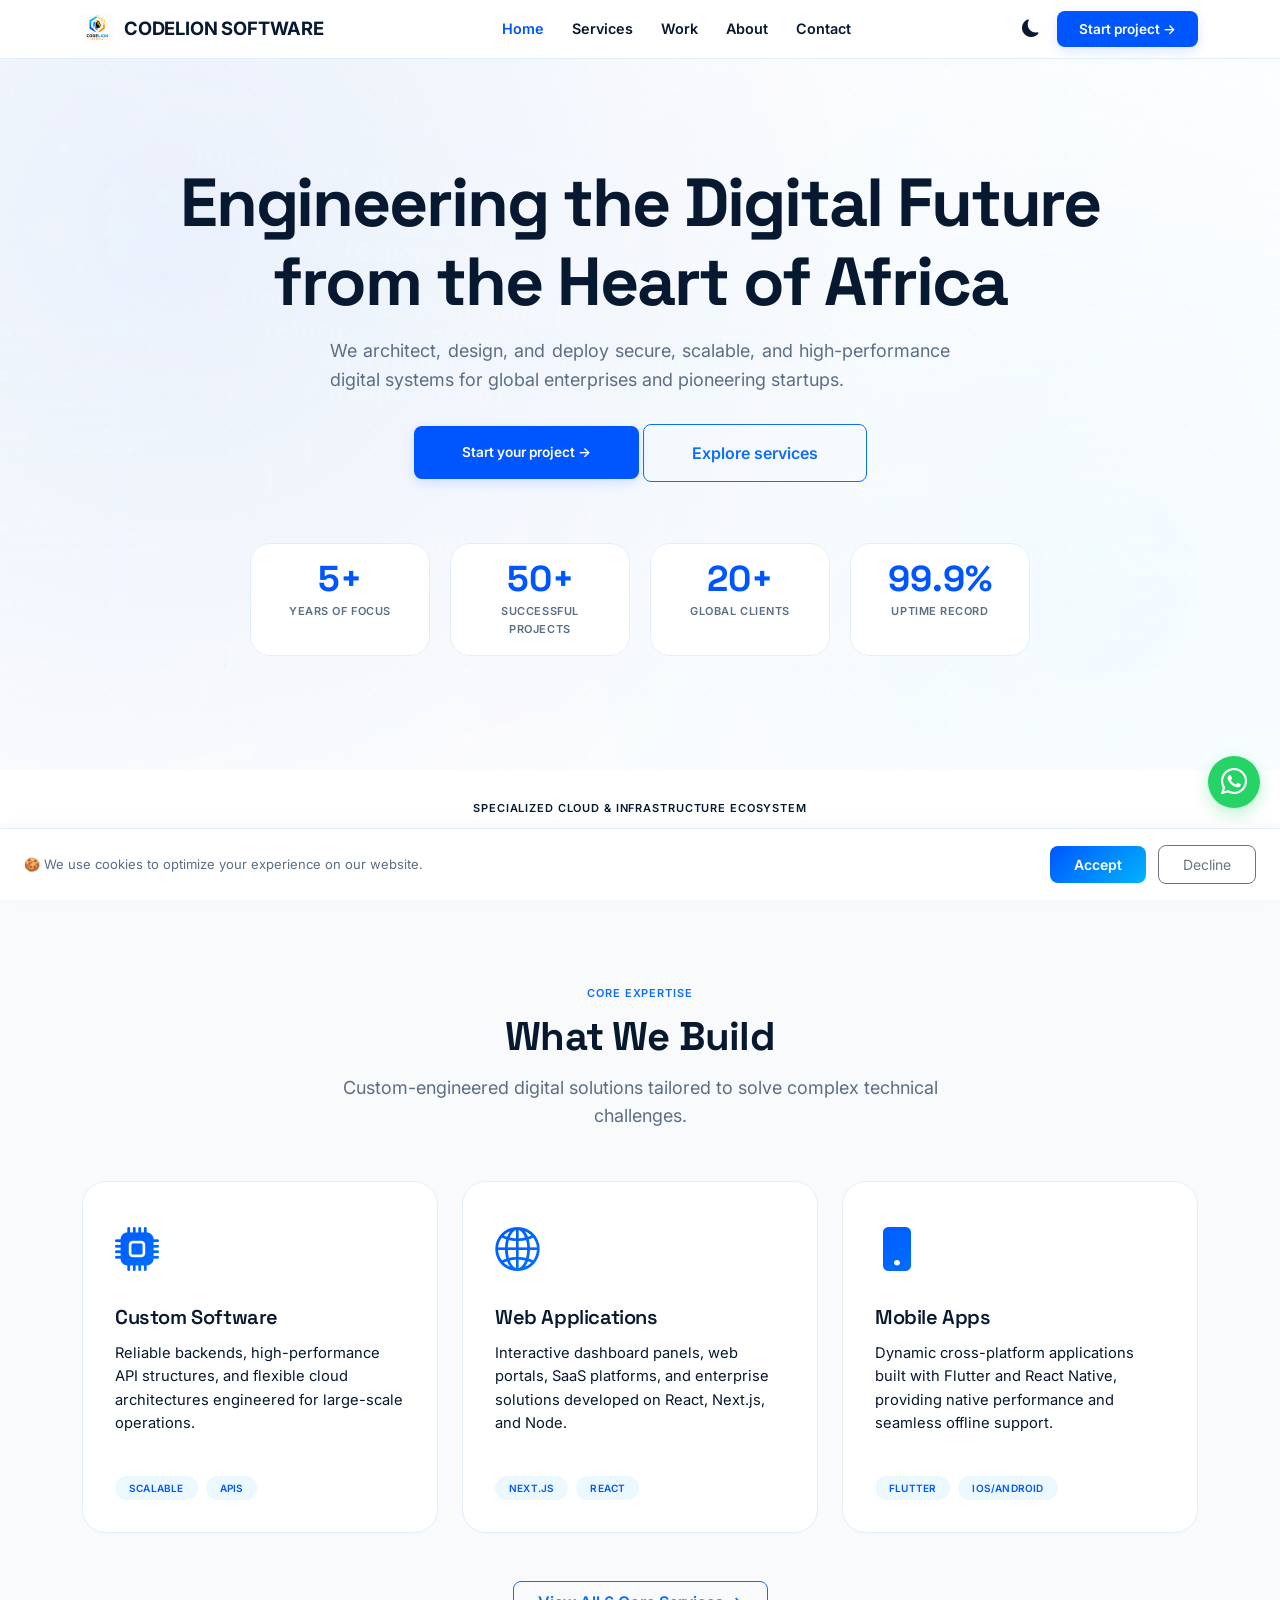
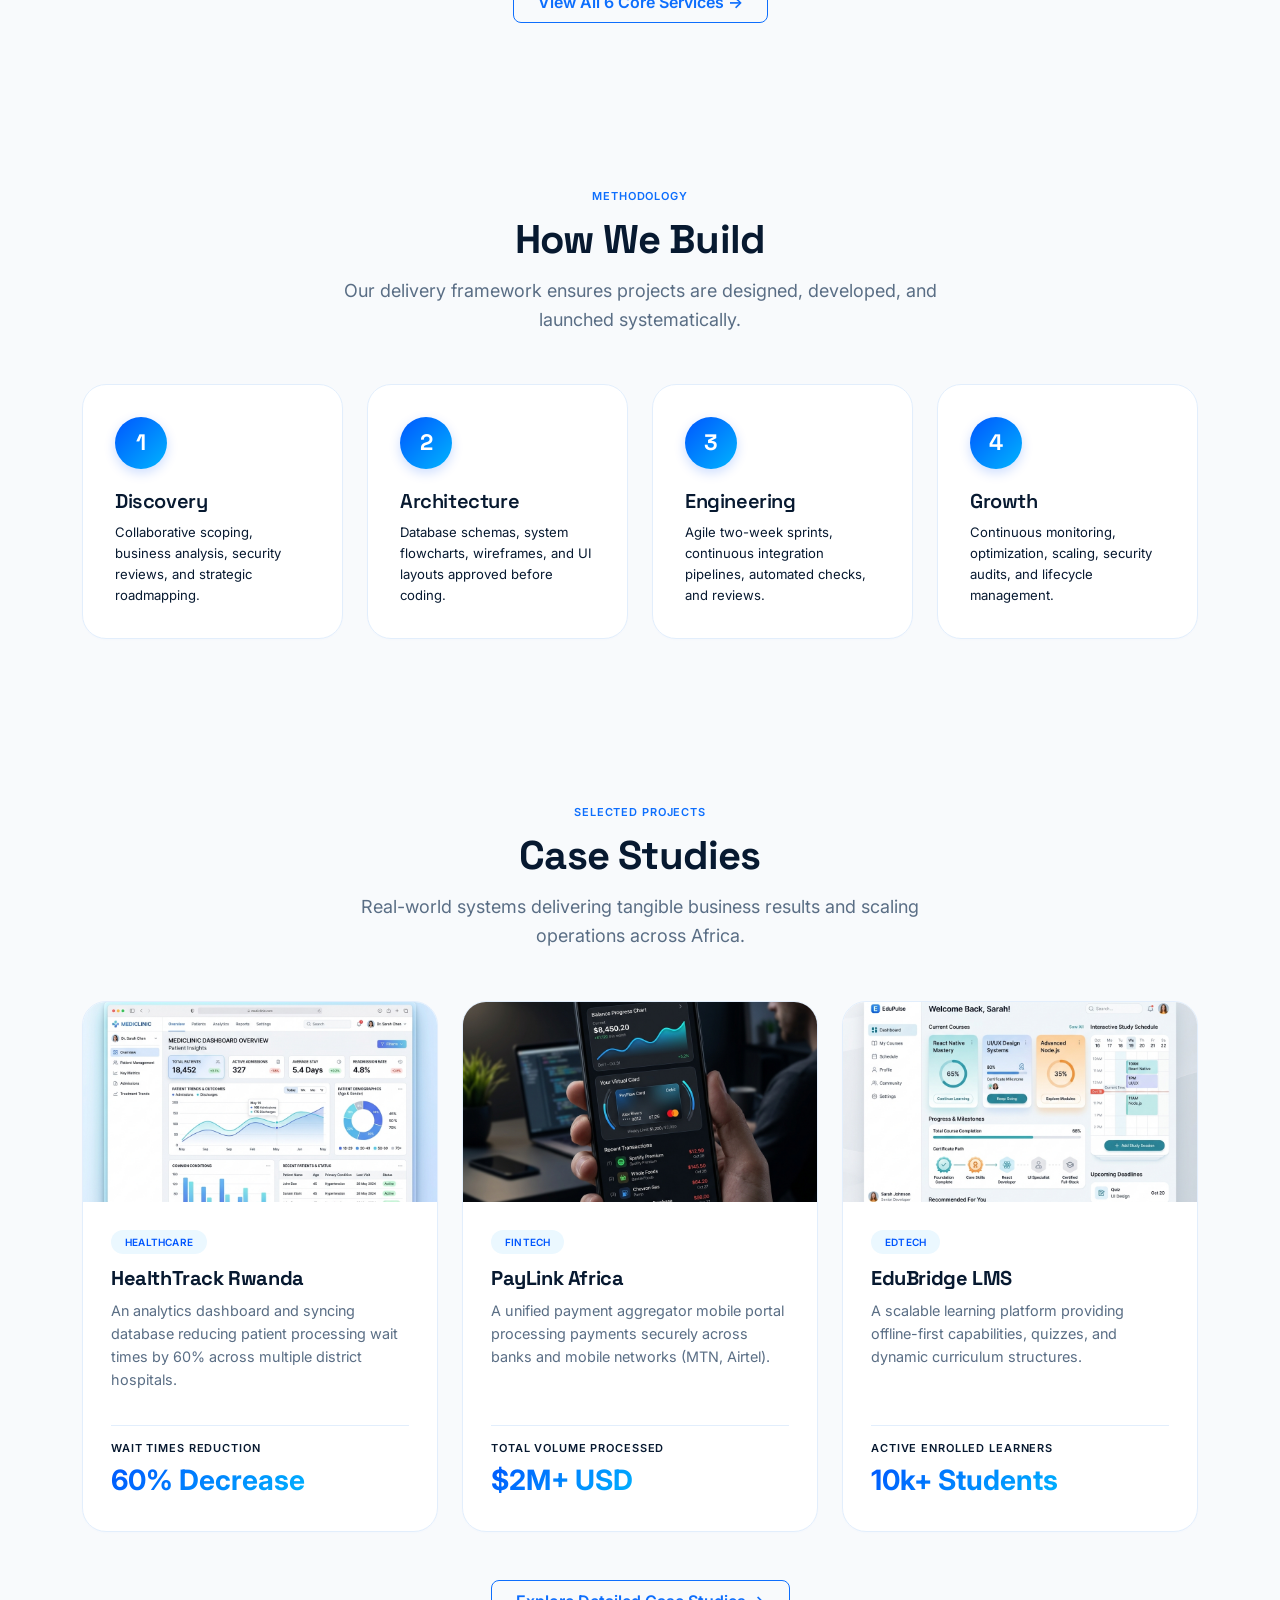
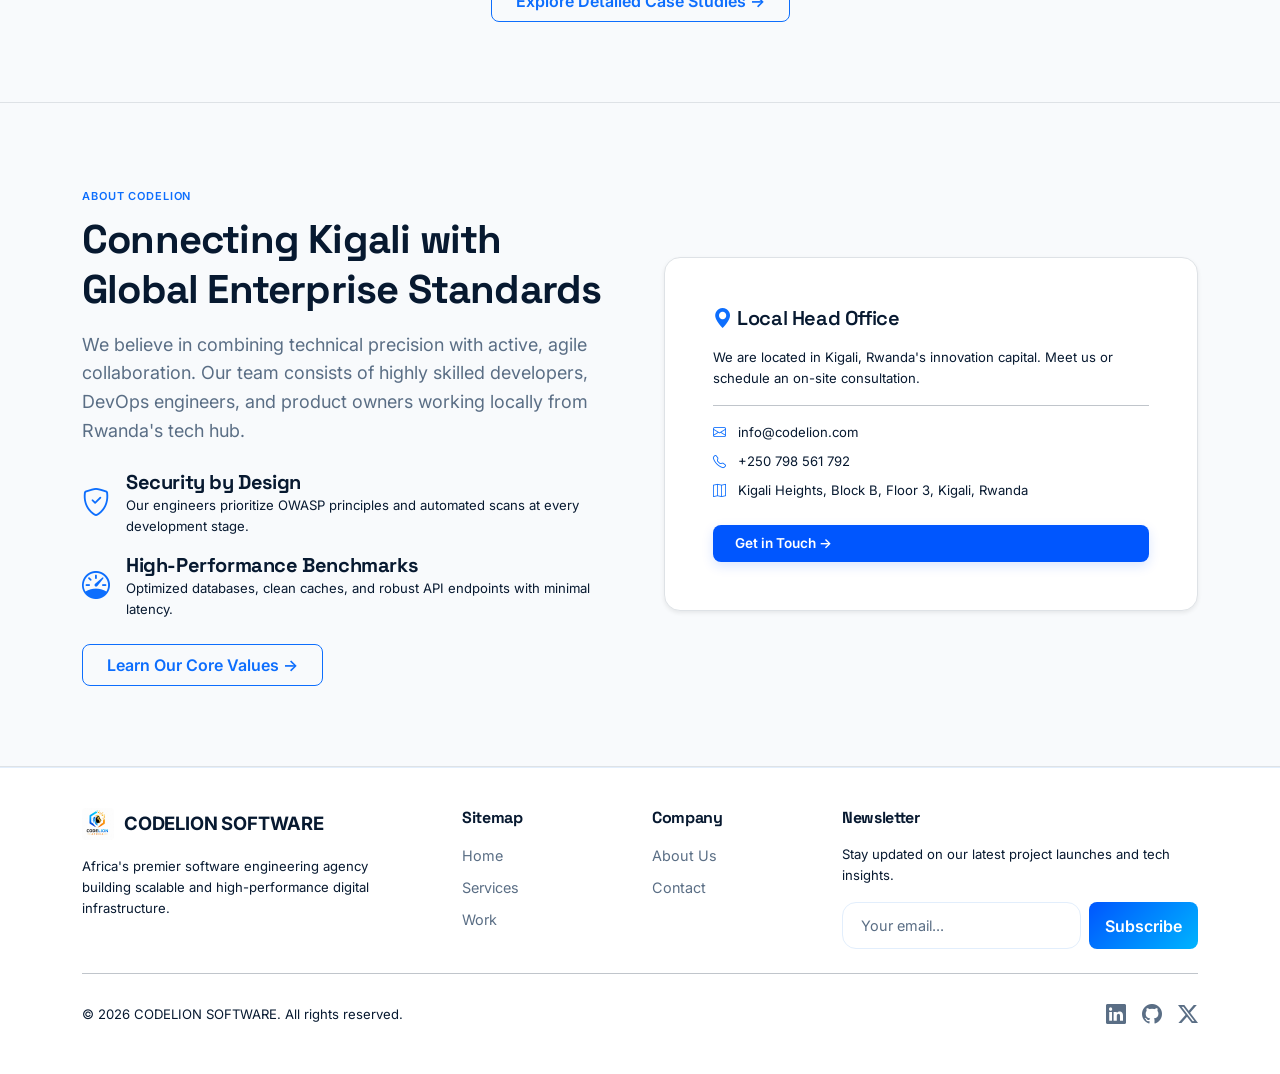
==== index.html @ 83a7b213 "second file" ====
<!DOCTYPE html>
<html lang="en">
<head>
  <meta charset="UTF-8">
  <meta name="viewport" content="width=device-width, initial-scale=1.0, user-scalable=yes, viewport-fit=cover">
  <meta http-equiv="X-UA-Compatible" content="IE=edge">
  <title>CODELION SOFTWARE | Premium Software Engineering Agency — Kigali, Rwanda</title>
  <meta name="description" content="CODELION SOFTWARE is Africa's premier software engineering agency. We build secure, scalable web apps, mobile apps, AI solutions, and enterprise systems.">
  <meta name="keywords" content="software agency Rwanda, web development Kigali, mobile app Africa, enterprise software">
  <meta name="author" content="CODELION SOFTWARE">
  <link rel="canonical" href="https://codelion.com">

  <!-- Favicon -->
  <link id="favicon" rel="icon" type="image/png" href="images/fave-icon.png">
  <link rel="apple-touch-icon" href="images/fave-icon.png">

  <!-- Open Graph -->
  <meta property="og:type" content="website">
  <meta property="og:title" content="CODELION SOFTWARE | Premium Software Engineering Agency">
  <meta property="og:description" content="Africa's premier software engineering agency. High-performance custom digital platforms.">
  <meta name="twitter:card" content="summary_large_image">
  
  <script type="application/ld+json">
  {
    "@context": "https://schema.org",
    "@type": ["Organization", "LocalBusiness"],
    "name": "CODELION SOFTWARE",
    "url": "https://codelion.com",
    "email": "info@codelion.com",
    "telephone": "+250798561792",
    "address": {"@type": "PostalAddress", "addressLocality": "Kigali", "addressCountry": "RW"}
  }
  </script>

  <!-- External Stylesheets -->
  <link href="https://cdn.jsdelivr.net/npm/bootstrap@5.3.3/dist/css/bootstrap.min.css" rel="stylesheet">
  <link href="https://cdn.jsdelivr.net/npm/bootstrap-icons@1.11.3/font/bootstrap-icons.css" rel="stylesheet">
  <link href="https://cdn.jsdelivr.net/npm/aos@2.3.4/dist/aos.css" rel="stylesheet">
  <link href="https://fonts.googleapis.com/css2?family=Space+Grotesk:wght@400;500;600;700;800&family=Inter:opsz,wght@14..32,300;14..32,400;14..32,500;14..32,600;14..32,700;14..32,800&display=swap" rel="stylesheet">
  
  <!-- Custom Stylesheet -->
  <link href="css/style.css" rel="stylesheet">
</head>
<body>

<!-- Preloader -->
<div id="preloader"><div class="preloader-spinner"></div></div>

<!-- WhatsApp Floating Button -->
<a href="https://wa.me/250798561792?text=Hello%20CODELION%20SOFTWARE%2C%20I'd%20like%20to%20discuss%20a%20project." target="_blank" class="whatsapp-btn" aria-label="Chat on WhatsApp"><i class="bi bi-whatsapp"></i></a>

<!-- Back to Top Button -->
<button id="backToTop" class="back-to-top" aria-label="Back to Top">
  <img src="images/fave-icon.png" alt="CODELION Logo" class="back-to-top-img">
  <i class="bi bi-arrow-up-short back-to-top-arrow"></i>
</button>

<!-- Cookie Consent Banner -->
<div id="cookieBanner" class="cookie-banner">
  <span>🍪 We use cookies to optimize your experience on our website.</span>
  <div>
    <button id="acceptCookies" class="btn btn-sm btn-primary-grad px-4 py-2 me-2">Accept</button>
    <button id="declineCookies" class="btn btn-sm btn-outline-secondary px-4 py-2" style="border-radius: 8px;">Decline</button>
  </div>
</div>

<!-- Header Navigation -->
<nav class="navbar navbar-expand-lg fixed-top">
  <div class="container">
    <a class="navbar-brand" href="index.html">
      <img src="images/logo_light.jpg" alt="CODELION Logo" class="logo-img" id="navbarLogo">
      <span class="brand-text">CODELION SOFTWARE</span>
    </a>
    <button class="navbar-toggler shadow-none" type="button" data-bs-toggle="collapse" data-bs-target="#navbarMain" aria-controls="navbarMain" aria-expanded="false" aria-label="Toggle navigation">
      <i class="bi bi-list" id="menuToggleIcon" style="font-size: 1.25rem; color: var(--text-dark) !important; transition: var(--transition-fast);"></i>
    </button>
    <div class="collapse navbar-collapse" id="navbarMain">
      <ul class="navbar-nav mx-auto mb-2 mb-lg-0">
        <li class="nav-item"><a class="nav-link active" href="index.html">Home</a></li>
        <li class="nav-item"><a class="nav-link" href="services.html">Services</a></li>
        <li class="nav-item"><a class="nav-link" href="work.html">Work</a></li>
        <li class="nav-item"><a class="nav-link" href="about.html">About</a></li>
        <li class="nav-item"><a class="nav-link" href="contact.html">Contact</a></li>
      </ul>
      <div class="d-flex align-items-center gap-2">
        <button id="themeToggle" class="btn-link nav-link" aria-label="Toggle Theme">
          <i class="bi bi-moon-fill" id="themeIcon"></i>
        </button>
        <a href="contact.html" class="btn btn-start-today">Start project →</a>
      </div>
    </div>
  </div>
</nav>

<!-- Mobile Navigation (Bottom Nav) -->
<div class="bottom-nav">
  <a href="index.html" class="bottom-nav-item active"><i class="bi bi-house-door-fill"></i><span>Home</span></a>
  <a href="services.html" class="bottom-nav-item"><i class="bi bi-grid-3x3-gap-fill"></i><span>Services</span></a>
  <a href="work.html" class="bottom-nav-item"><i class="bi bi-briefcase-fill"></i><span>Work</span></a>
  <a href="about.html" class="bottom-nav-item"><i class="bi bi-person-fill"></i><span>About</span></a>
  <a href="contact.html" class="bottom-nav-item"><i class="bi bi-envelope-fill"></i><span>Contact</span></a>
</div>

<main style="margin-top: 50px;">
  <!-- Hero Section -->
  <section class="hero-section">
    <div class="hero-bg-base"></div>
    <div class="hero-wave-1"></div>
    <div class="hero-wave-2"></div>
    <div class="hero-grid"></div>
    <div class="hero-code-overlay"></div>
    
    <div class="container text-center position-relative z-1">
      <!-- <div class="hero-badge mb-4 mx-auto" data-aos="fade-down">
        <i class="bi bi-lightning-charge-fill"></i> Africa's Premier Software Agency
      </div> -->
      
      <div class="hero-heading" data-aos="fade-up">
        <h1>
          Engineering the Digital Future<br>
          from the <span class="hero-heading-gradient">Heart of Africa</span>
        </h1>
      </div>
      
      <p class="lead-text mx-auto mt-3 text-justify" style="max-width: 620px; text-align: justify;" data-aos="fade-up" data-aos-delay="100">
        We architect, design, and deploy secure, scalable, and high-performance digital systems for global enterprises and pioneering startups.
      </p>
      
      <div class="hero-buttons" data-aos="fade-up" data-aos-delay="200">
        <a href="contact.html" class="btn btn-start-today px-5 py-3 my-3">Start your project →</a>
        <a href="services.html" class="btn btn-outline-primary px-5 py-3" style="border-radius: 8px; border-width: 1.5px; font-weight: 600;">Explore services</a>
      </div>
      
      <div class="hero-stats" data-aos="fade-up" data-aos-delay="300">
        <div class="stat-card"><div class="stat-number" data-target="5">0</div><div class="stat-label">Years of Focus</div></div>
        <div class="stat-card"><div class="stat-number" data-target="50">0</div><div class="stat-label">Successful Projects</div></div>
        <div class="stat-card"><div class="stat-number" data-target="20">0</div><div class="stat-label">Global Clients</div></div>
        <div class="stat-card"><div class="stat-number" data-target="99.9">0</div><div class="stat-label">Uptime Record</div></div>
      </div>
    </div>
  </section>

  <!-- Partner Logos / Trust Section -->
  <section class="tech-trust-section">
    <div class="container text-center">
      <span class="caption-sm text-darking_color  mb-3 d-block">Specialized Cloud & Infrastructure Ecosystem</span>
      <div class="d-flex gap-3 justify-content-center flex-wrap mt-2">
        <span class="tech-badge"><i class="bi bi-clouds-fill"></i> Amazon Web Services</span>
        <span class="tech-badge"><i class="bi bi-microsoft"></i> Microsoft Azure</span>
        <span class="tech-badge"><i class="bi bi-google"></i> Google Cloud</span>
        <span class="tech-badge"><i class="bi bi-box-seam-fill"></i> Docker Containerization</span>
        <span class="tech-badge"><i class="bi bi-boxes"></i> Kubernetes</span>
        <span class="tech-badge"><i class="bi bi-database-fill"></i> MongoDB Atlas</span>
      </div>
    </div>
  </section>

  <!-- Services Overview -->
  <section class="section-padding">
    <div class="container">
      <div class="section-header text-center" data-aos="fade-up">
        <span class="caption-sm text-primary">Core Expertise</span>
        <h2 class="fw-bold mt-2">What We Build</h2>
        <p class="lead-text">Custom-engineered digital solutions tailored to solve complex technical challenges.</p>
      </div>
      
      <div class="row g-4">
        <div class="col-lg-4 col-md-6" data-aos="fade-up">
          <div class="service-card">
            <i class="bi bi-cpu-fill service-icon"></i>
            <h4>Custom Software</h4>
            <p>Reliable backends, high-performance API structures, and flexible cloud architectures engineered for large-scale operations.</p>
            <div class="d-flex gap-2 mt-4"><span class="tag-sm">Scalable</span><span class="tag-sm">APIs</span></div>
          </div>
        </div>
        
        <div class="col-lg-4 col-md-6" data-aos="fade-up" data-aos-delay="100">
          <div class="service-card">
            <i class="bi bi-globe2 service-icon"></i>
            <h4>Web Applications</h4>
            <p>Interactive dashboard panels, web portals, SaaS platforms, and enterprise solutions developed on React, Next.js, and Node.</p>
            <div class="d-flex gap-2 mt-4"><span class="tag-sm">Next.js</span><span class="tag-sm">React</span></div>
          </div>
        </div>
        
        <div class="col-lg-4 col-md-6" data-aos="fade-up" data-aos-delay="200">
          <div class="service-card">
            <i class="bi bi-phone-fill service-icon"></i>
            <h4>Mobile Apps</h4>
            <p>Dynamic cross-platform applications built with Flutter and React Native, providing native performance and seamless offline support.</p>
            <div class="d-flex gap-2 mt-4"><span class="tag-sm">Flutter</span><span class="tag-sm">iOS/Android</span></div>
          </div>
        </div>
      </div>
      
      <div class="text-center mt-5" data-aos="fade-up">
        <a href="services.html" class="btn btn-outline-primary px-4 py-2" style="border-radius: 8px; font-weight:600;">View All 6 Core Services →</a>
      </div>
    </div>
  </section>

  <!-- Dynamic Process Section -->
  <section class="section-padding bg-soft">
    <div class="container">
      <div class="section-header text-center" data-aos="fade-up">
        <span class="caption-sm text-primary">Methodology</span>
        <h2 class="fw-bold mt-2">How We Build</h2>
        <p class="lead-text">Our delivery framework ensures projects are designed, developed, and launched systematically.</p>
      </div>
      
      <div class="row g-4">
        <div class="col-lg-3 col-md-6" data-aos="fade-up">
          <div class="process-card">
            <div class="circle-number">1</div>
            <h4 class="fs-5">Discovery</h4>
            <p class=" text-darking_color small mb-0">Collaborative scoping, business analysis, security reviews, and strategic roadmapping.</p>
          </div>
        </div>
        
        <div class="col-lg-3 col-md-6" data-aos="fade-up" data-aos-delay="100">
          <div class="process-card">
            <div class="circle-number">2</div>
            <h4 class="fs-5">Architecture</h4>
            <p class="text-darking_color small mb-0">Database schemas, system flowcharts, wireframes, and UI layouts approved before coding.</p>
          </div>
        </div>
        
        <div class="col-lg-3 col-md-6" data-aos="fade-up" data-aos-delay="200">
          <div class="process-card">
            <div class="circle-number">3</div>
            <h4 class="fs-5">Engineering</h4>
            <p class="text-darking_color small mb-0">Agile two-week sprints, continuous integration pipelines, automated checks, and reviews.</p>
          </div>
        </div>
        
        <div class="col-lg-3 col-md-6" data-aos="fade-up" data-aos-delay="300">
          <div class="process-card">
            <div class="circle-number">4</div>
            <h4 class="fs-5">Growth</h4>
            <p class="text-darking_color small mb-0">Continuous monitoring, optimization, scaling, security audits, and lifecycle management.</p>
          </div>
        </div>
      </div>
    </div>
  </section>

  <!-- Work Showcase -->
  <section class="section-padding">
    <div class="container">
      <div class="section-header text-center" data-aos="fade-up">
        <span class="caption-sm text-primary">Selected Projects</span>
        <h2 class="fw-bold mt-2">Case Studies</h2>
        <p class="lead-text">Real-world systems delivering tangible business results and scaling operations across Africa.</p>
      </div>
      
      <div class="row g-4">
        <!-- Project 1 -->
        <div class="col-lg-4 col-md-6" data-aos="fade-up">
          <div class="case-card">
            <div class="case-img-container">
              <img src="images/image_03.png" alt="HealthTrack Rwanda UI" class="case-img">
            </div>
            <div class="case-card-body">
              <span class="tag-sm align-self-start">Healthcare</span>
              <h4 class="fw-bold">HealthTrack Rwanda</h4>
              <p>An analytics dashboard and syncing database reducing patient processing wait times by 60% across multiple district hospitals.</p>
              <div class="case-metric">
                <span class="small text-darking_color  d-block uppercase caption-sm">Wait Times Reduction</span>
                <span class="gradient-text fw-bold fs-3">60% Decrease</span>
              </div>
            </div>
          </div>
        </div>
        
        <!-- Project 2 -->
        <div class="col-lg-4 col-md-6" data-aos="fade-up" data-aos-delay="100">
          <div class="case-card">
            <div class="case-img-container">
              <img src="images/image_02.png" alt="PayLink Africa UI" class="case-img">
            </div>
            <div class="case-card-body">
              <span class="tag-sm align-self-start">Fintech</span>
              <h4 class="fw-bold">PayLink Africa</h4>
              <p>A unified payment aggregator mobile portal processing payments securely across banks and mobile networks (MTN, Airtel).</p>
              <div class="case-metric">
                <span class="small text-darking_color  d-block uppercase caption-sm">Total Volume Processed</span>
                <span class="gradient-text fw-bold fs-3">$2M+ USD</span>
              </div>
            </div>
          </div>
        </div>
        
        <!-- Project 3 -->
        <div class="col-lg-4 col-md-6" data-aos="fade-up" data-aos-delay="200">
          <div class="case-card">
            <div class="case-img-container">
              <img src="images/image_01.png" alt="EduBridge LMS UI" class="case-img">
            </div>
            <div class="case-card-body">
              <span class="tag-sm align-self-start">EdTech</span>
              <h4 class="fw-bold">EduBridge LMS</h4>
              <p>A scalable learning platform providing offline-first capabilities, quizzes, and dynamic curriculum structures.</p>
              <div class="case-metric">
                <span class="small text-darking_color  d-block uppercase caption-sm">Active Enrolled Learners</span>
                <span class="gradient-text fw-bold fs-3">10k+ Students</span>
              </div>
            </div>
          </div>
        </div>
      </div>
      
      <div class="text-center mt-5" data-aos="fade-up">
        <a href="work.html" class="btn btn-outline-primary px-4 py-2" style="border-radius: 8px; font-weight:600;">Explore Detailed Case Studies →</a>
      </div>
    </div>
  </section>

  <!-- Core Values & Quick Intro -->
  <section class="section-padding bg-soft border-top border-bottom">
    <div class="container">
      <div class="row align-items-center g-5">
        <div class="col-lg-6" data-aos="fade-right">
          <span class="caption-sm text-primary">About CODELION</span>
          <h2 class="fw-bold mt-2">Connecting Kigali with Global Enterprise Standards</h2>
          <p class="lead-text mt-3">We believe in combining technical precision with active, agile collaboration. Our team consists of highly skilled developers, DevOps engineers, and product owners working locally from Rwanda's tech hub.</p>
          <div class="mt-4">
            <div class="d-flex align-items-center gap-3 mb-3">
              <i class="bi bi-shield-check text-primary fs-3"></i>
              <div>
                <h5 class="mb-0">Security by Design</h5>
                <p class="small text-darking_color  mb-0">Our engineers prioritize OWASP principles and automated scans at every development stage.</p>
              </div>
            </div>
            <div class="d-flex align-items-center gap-3">
              <i class="bi bi-speedometer text-primary fs-3"></i>
              <div>
                <h5 class="mb-0">High-Performance Benchmarks</h5>
                <p class="small text-darking_color  mb-0">Optimized databases, clean caches, and robust API endpoints with minimal latency.</p>
              </div>
            </div>
          </div>
          <a href="about.html" class="btn btn-outline-primary mt-4 px-4 py-2" style="border-radius: 8px; font-weight: 600;">Learn Our Core Values →</a>
        </div>
        <div class="col-lg-6" data-aos="fade-left">
          <div class="bg-white p-4 p-md-5 rounded-4 border shadow-sm">
            <h4 class="mb-3"><i class="bi bi-geo-alt-fill text-primary"></i> Local Head Office</h4>
            <p class="text-darking_color  small">We are located in Kigali, Rwanda's innovation capital. Meet us or schedule an on-site consultation.</p>
            <hr class="my-3">
            <p class="small mb-2"><i class="bi bi-envelope text-primary me-2"></i> info@codelion.com</p>
            <p class="small mb-2"><i class="bi bi-telephone text-primary me-2"></i> +250 798 561 792</p>
            <p class="small mb-3"><i class="bi bi-map text-primary me-2"></i> Kigali Heights, Block B, Floor 3, Kigali, Rwanda</p>
            <a href="contact.html" class="btn btn-start-today w-100 py-2 mt-2">Get in Touch →</a>
          </div>
        </div>
      </div>
    </div>
  </section>
</main>

<!-- Footer Section -->
<footer>
  <div class="container pb-4">
    <div class="row g-4">
      <div class="col-lg-4">
        <div class="footer-brand-container">
          <img src="images/logo_light.jpg" alt="CODELION Footer Logo" class="logo-img footer-logo-img" id="footerLogo" style="height: 32px; width: auto;">
          <span class="brand-text">CODELION SOFTWARE</span>
        </div>
        <p class="text-darking_color  small mt-3" style="max-width: 300px;">Africa's premier software engineering agency building scalable and high-performance digital infrastructure.</p>
      </div>
      <div class="col-6 col-lg-2">
        <h6 class="fw-bold mb-3">Sitemap</h6>
        <ul class="list-unstyled">
          <li class="mb-2"><a href="index.html" class="footer-link">Home</a></li>
          <li class="mb-2"><a href="services.html" class="footer-link">Services</a></li>
          <li class="mb-2"><a href="work.html" class="footer-link">Work</a></li>
        </ul>
      </div>
      <div class="col-6 col-lg-2">
        <h6 class="fw-bold mb-3">Company</h6>
        <ul class="list-unstyled">
          <li class="mb-2"><a href="about.html" class="footer-link">About Us</a></li>
          <li class="mb-2"><a href="contact.html" class="footer-link">Contact</a></li>
        </ul>
      </div>
      <div class="col-lg-4">
        <h6 class="fw-bold mb-3">Newsletter</h6>
        <p class="text-darking_color  small">Stay updated on our latest project launches and tech insights.</p>
        <form class="d-flex gap-2">
          <input class="form-control" type="email" placeholder="Your email..." aria-label="Your email">
          <button class="btn btn-primary-grad px-3" type="submit">Subscribe</button>
        </form>
      </div>
    </div>
    <hr class="my-4">
    <div class="row align-items-center">
      <div class="col-md-6 text-center text-md-start">
        <p class="text-darking_color  small mb-0">© 2026 CODELION SOFTWARE. All rights reserved.</p>
      </div>
      <div class="col-md-6 text-center text-md-end mt-2 mt-md-0">
        <div class="d-flex gap-3 justify-content-center justify-content-md-end">
          <a href="#" class="footer-link" aria-label="LinkedIn"><i class="bi bi-linkedin fs-5"></i></a>
          <a href="#" class="footer-link" aria-label="GitHub"><i class="bi bi-github fs-5"></i></a>
          <a href="#" class="footer-link" aria-label="Twitter"><i class="bi bi-twitter-x fs-5"></i></a>
        </div>
      </div>
    </div>
  </div>
</footer>

<!-- External JavaScript Libraries -->
<script src="https://cdn.jsdelivr.net/npm/bootstrap@5.3.3/dist/js/bootstrap.bundle.min.js"></script>
<script src="https://cdn.jsdelivr.net/npm/aos@2.3.4/dist/aos.js"></script>
<script src="js/main.js"></script>
</body>
</html>
---- css/style.css ----
/* ==========================================================================
   CODELION SOFTWARE - Premium Styling System with Dark/Light Support
   ========================================================================== */

:root {
  /* Brand Colors from Logo */
  --brand-blue: #0056FE;
  --brand-cyan: #00B4FE;
  --brand-orange: #FF8A00;
  
  /* Core Variables (Light Mode Default) */
  --primary: var(--brand-blue);
  --primary-dark: #003FB3;
  --primary-light: var(--brand-cyan);
  --primary-rgb: 0, 86, 254;
  --accent: var(--brand-cyan);
  --accent-light: #EBF8FF;
  
  --gradient: linear-gradient(135deg, var(--brand-blue) 0%, var(--brand-cyan) 100%);
  --gradient-dark: linear-gradient(135deg, #002D80 0%, var(--brand-blue) 100%);
  
  --bg-white: #FFFFFF;
  --bg-offwhite: #F8FAFC;
  --bg-dark: #070F1E;
  --text-dark: #071930;
  --text-muted: #5A6E85;
  --border-light: #E2EEFC;
  
  /* Shadows */
  --shadow-xs: 0 1px 2px rgba(0, 86, 254, 0.02);
  --shadow-sm: 0 4px 12px rgba(0, 86, 254, 0.04);
  --shadow-md: 0 12px 24px -4px rgba(0, 86, 254, 0.08);
  --shadow-lg: 0 24px 48px -12px rgba(0, 86, 254, 0.12);
  --shadow-hover: 0 20px 35px -8px rgba(0, 86, 254, 0.18);
  
  /* Transitions */
  --transition: all 0.35s cubic-bezier(0.16, 1, 0.3, 1);
  --transition-fast: all 0.2s cubic-bezier(0.16, 1, 0.3, 1);
}

/* Dark Mode Variables Override */
body.dark-mode {
  --primary: var(--brand-cyan);
  --primary-dark: #0087C1;
  --primary-light: var(--brand-blue);
  --primary-rgb: 0, 180, 254;
  --accent: var(--brand-blue);
  --accent-light: #0A1E3F;
  
  --bg-white: #0A111F;
  --bg-offwhite: #050A14;
  --text-dark: #F1F5F9;
  --text-muted: #94A3B8;
  --border-light: #16223F;
  
  --shadow-xs: 0 1px 2px rgba(0, 0, 0, 0.2);
  --shadow-sm: 0 4px 12px rgba(0, 0, 0, 0.3);
  --shadow-md: 0 12px 24px -4px rgba(0, 0, 0, 0.4);
  --shadow-lg: 0 24px 48px -12px rgba(0, 0, 0, 0.5);
  --shadow-hover: 0 20px 35px -8px rgba(0, 0, 0, 0.6);
}

/* Global Reset & Base */
* {
  margin: 0;
  padding: 0;
  box-sizing: border-box;
}

body {
  background: var(--bg-offwhite);
  font-family: 'Inter', sans-serif;
  color: var(--text-dark);
  overflow-x: hidden;
  padding-bottom: 84px; /* Space for premium bottom nav */
  font-size: 15px;
  line-height: 1.6;
  -webkit-font-smoothing: antialiased;
  transition: background-color 0.3s ease, color 0.3s ease;
}

@media (min-width: 992px) {
  body {
    padding-bottom: 0;
  }
}

/* Typography */
h1, h2, h3, h4, h5, h6 {
  font-family: 'Space Grotesk', sans-serif;
  letter-spacing: -0.02em;
  font-weight: 700;
  line-height: 1.25;
}

h1 {
  font-size: clamp(38px, 6.5vw, 68px);
  letter-spacing: -0.03em;
  line-height: 1.15;
}

h2 {
  font-size: clamp(28px, 4vw, 40px);
  margin-bottom: 0.75rem;
}

h3 {
  font-size: clamp(20px, 3vw, 26px);
}

h4 {
  font-size: clamp(17px, 2.2vw, 20px);
  font-weight: 600;
}

.lead-text {
  font-size: clamp(16px, 2vw, 18px);
  line-height: 1.6;
  color: var(--text-muted);
}

.caption-sm {
  font-size: 11px;
  letter-spacing: 0.08em;
  text-transform: uppercase;
  font-weight: 600;
}

/* Custom Scrollbar */
::-webkit-scrollbar {
  width: 6px;
}
::-webkit-scrollbar-track {
  background: var(--bg-offwhite);
}
::-webkit-scrollbar-thumb {
  background: var(--primary);
  border-radius: 10px;
}
::-webkit-scrollbar-thumb:hover {
  background: var(--primary-dark);
}

/* Text Gradient Utilities */
.gradient-text {
  background: var(--gradient);
  background-clip: text;
  -webkit-background-clip: text;
  color: transparent !important;
  display: inline-block;
}

/* Preloader */
#preloader {
  position: fixed;
  top: 0;
  left: 0;
  width: 100%;
  height: 100%;
  background: var(--bg-white);
  z-index: 9999;
  display: flex;
  align-items: center;
  justify-content: center;
  transition: opacity 0.4s ease;
}

.preloader-spinner {
  width: 42px;
  height: 42px;
  border: 3px solid rgba(0, 86, 254, 0.08);
  border-top: 3px solid var(--primary);
  border-radius: 50%;
  animation: spin 0.6s linear infinite;
}

@keyframes spin {
  to { transform: rotate(360deg); }
}

/* ========== HEADER & NAVIGATION ========== */
.navbar {
  background: rgba(255, 255, 255, 0.9);
  backdrop-filter: blur(12px);
  -webkit-backdrop-filter: blur(12px);
  transition: var(--transition);
  padding: 8px 0; /* Compact normal padding */
  border-bottom: 1px solid var(--border-light);
  z-index: 1000;
}

body.dark-mode .navbar {
  background: rgba(10, 17, 31, 0.9);
}

.navbar-scrolled {
  box-shadow: var(--shadow-sm);
  background: rgba(255, 255, 255, 1);
  padding: 6px 0; /* Even more compact scroll padding */
}

body.dark-mode .navbar-scrolled {
  background: rgba(10, 17, 31, 1);
}

.navbar-brand {
  display: flex;
  align-items: center;
  gap: 10px;
}

.logo-img {
  height: 32px; /* Normal height matching the user screenshot layout */
  width: auto;
  border-radius: 4px;
}

.brand-text {
  font-weight: 700;
  font-size: 1.15rem;
  color: var(--text-dark);
  letter-spacing: -0.01em;
}

.brand-text span {
  font-weight: 400;
  color: var(--text-muted);
}

.nav-link {
  color: var(--text-dark) !important;
  font-weight: 600;
  font-size: 0.9rem;
  padding: 6px 14px !important;
  transition: var(--transition-fast);
}

.nav-link:hover, .nav-link.active {
  color: var(--primary) !important;
}

/* Theme Toggle Button styling */
#themeToggle {
  border: none;
  background: transparent;
  cursor: pointer;
  font-size: 1.1rem;
  color: var(--text-dark);
  display: inline-flex;
  align-items: center;
  justify-content: center;
  padding: 8px !important;
  border-radius: 50%;
  transition: var(--transition-fast);
  width: 36px;
  height: 36px;
}

#themeToggle:hover {
  background: rgba(0, 86, 254, 0.08);
  color: var(--primary);
}

body.dark-mode #themeToggle:hover {
  background: rgba(255, 255, 255, 0.08);
}

/* Mobile Toggler */
.navbar-toggler {
  border: none;
  padding: 4px;
  display: inline-flex;
  align-items: center;
  justify-content: center;
  border-radius: 50%;
  width: 34px;
  height: 34px;
  transition: var(--transition-fast);
}

.navbar-toggler:hover {
  background: rgba(0, 86, 254, 0.08);
}

body.dark-mode .navbar-toggler:hover {
  background: rgba(255, 255, 255, 0.08);
}

.navbar-toggler:focus {
  box-shadow: none;
}

/* ========== HERO SECTION (INDEX) ========== */
.hero-section {
  min-height: 80vh;
  display: flex;
  align-items: center;
  position: relative;
  overflow: hidden;
  isolation: isolate;
  padding: 60px 0;
}

.hero-bg-base {
  position: absolute;
  top: 0;
  left: 0;
  width: 100%;
  height: 100%;
  background: radial-gradient(circle at 10% 20%, var(--bg-offwhite) 0%, var(--bg-white) 90%);
  z-index: -2;
}

.hero-wave-1, .hero-wave-2 {
  position: absolute;
  width: 120%;
  height: 120%;
  top: -10%;
  left: -10%;
  background: radial-gradient(circle at 20% 30%, rgba(0, 86, 254, 0.05) 0%, transparent 50%);
  animation: floatWave 25s ease-in-out infinite;
  z-index: -1;
}

body.dark-mode .hero-wave-1 {
  background: radial-gradient(circle at 20% 30%, rgba(0, 180, 254, 0.08) 0%, transparent 50%);
}

.hero-wave-2 {
  background: radial-gradient(circle at 80% 70%, rgba(0, 180, 254, 0.04) 0%, transparent 50%);
  animation: floatWave 30s ease-in-out infinite reverse;
  animation-delay: -7s;
}

@keyframes floatWave {
  0% { transform: translate(0, 0) rotate(0deg); }
  50% { transform: translate(3%, 4%) rotate(3deg); }
  100% { transform: translate(0, 0) rotate(0deg); }
}

.hero-grid {
  position: absolute;
  inset: 0;
  background-image: radial-gradient(rgba(0, 86, 254, 0.02) 1px, transparent 1px);
  background-size: 30px 30px;
  z-index: -1;
}

body.dark-mode .hero-grid {
  background-image: radial-gradient(rgba(255, 255, 255, 0.015) 1px, transparent 1px);
}

.hero-code-overlay {
  position: absolute;
  inset: 0;
  background-image: url('../images/hero-code-bg.png');
  background-size: cover;
  background-repeat: no-repeat;
  background-position: center;
  z-index: -1;
  opacity: 0.12;
  mix-blend-mode: overlay;
  animation: slowPan 35s ease-in-out infinite;
  pointer-events: none;
  transition: opacity 0.3s ease;
}

body.dark-mode .hero-code-overlay {
  opacity: 0.22;
  mix-blend-mode: color-dodge;
}

@keyframes slowPan {
  0% { transform: scale(1) translate(0, 0); }
  50% { transform: scale(1.08) translate(-1%, -1%); }
  100% { transform: scale(1) translate(0, 0); }
}

.hero-badge {
  background: rgba(0, 86, 254, 0.08);
  border: 1px solid rgba(0, 86, 254, 0.12);
  border-radius: 100px;
  padding: 6px 16px;
  display: inline-flex;
  align-items: center;
  gap: 6px;
  font-weight: 600;
  font-size: 0.72rem;
  color: var(--primary);
  text-transform: uppercase;
  letter-spacing: 0.03em;
}

body.dark-mode .hero-badge {
  background: rgba(0, 180, 254, 0.12);
  border-color: rgba(0, 180, 254, 0.2);
}

.btn-start-today {
  background: var(--primary);
  color: white !important;
  font-weight: 600;
  border-radius: 8px;
  padding: 8px 22px;
  font-size: 0.85rem;
  border: none;
  transition: var(--transition);
  display: inline-flex;
  align-items: center;
  gap: 6px;
  box-shadow: 0 4px 12px rgba(0, 86, 254, 0.15);
}

.btn-start-today:hover {
  background: var(--primary-dark);
  transform: translateY(-2px);
  box-shadow: 0 6px 18px rgba(0, 86, 254, 0.25);
}

.hero-stats {
  display: flex;
  flex-wrap: wrap;
  justify-content: center;
  gap: 20px;
  margin-top: 48px;
}

.stat-card {
  background: var(--bg-white);
  border-radius: 20px;
  padding: 16px 28px;
  text-align: center;
  border: 1px solid var(--border-light);
  transition: var(--transition);
  min-width: 130px;
  flex: 1 1 calc(25% - 20px);
  max-width: 180px;
}

.stat-card:hover {
  transform: translateY(-4px);
  border-color: var(--primary);
  box-shadow: var(--shadow-md);
}

.stat-number {
  font-size: 36px;
  font-weight: 700;
  color: var(--primary);
  line-height: 1.1;
  font-family: 'Space Grotesk', sans-serif;
}

.stat-label {
  font-size: 11px;
  font-weight: 600;
  color: var(--text-muted);
  text-transform: uppercase;
  letter-spacing: 0.05em;
  margin-top: 4px;
}

/* ========== HERO SECTION (SUBPAGES) ========== */
.subpage-hero {
  background: var(--gradient-dark);
  color: #FFFFFF;
  padding: 60px 0;
  position: relative;
  overflow: hidden;
}

.subpage-hero::before {
  content: '';
  position: absolute;
  inset: 0;
  background-image: radial-gradient(rgba(255,255,255,0.03) 1px, transparent 1px);
  background-size: 24px 24px;
}

.subpage-hero-title {
  font-weight: 800;
  font-size: clamp(32px, 5vw, 54px);
  letter-spacing: -0.02em;
}

/* ========== MAIN LAYOUT SECTIONS ========== */
.section-padding {
  padding: 80px 0;
}

@media (max-width: 768px) {
  .section-padding {
    padding: 50px 0;
  }
}

.bg-soft {
  background-color: var(--bg-offwhite);
}

.section-header {
  max-width: 650px;
  margin: 0 auto 50px auto;
}

/* ========== CARDS SYSTEM ========== */
.service-card, .industry-card, .case-card, .pricing-card, .process-card, .team-card {
  background: var(--bg-white);
  border: 1px solid var(--border-light);
  border-radius: 24px;
  transition: var(--transition);
  height: 100%;
  box-shadow: var(--shadow-xs);
  display: flex;
  flex-direction: column;
}

/* Service Card Detail */
.service-card {
  padding: 32px;
  position: relative;
  overflow: hidden;
}

.service-card::after {
  content: '';
  position: absolute;
  bottom: 0;
  left: 0;
  width: 100%;
  height: 4px;
  background: var(--gradient);
  transform: scaleX(0);
  transform-origin: left;
  transition: var(--transition);
}

.service-card:hover {
  transform: translateY(-6px);
  border-color: rgba(0, 86, 254, 0.2);
  box-shadow: var(--shadow-lg);
}

.service-card:hover::after {
  transform: scaleX(1);
}

.service-icon {
  font-size: 44px;
  background: var(--gradient);
  background-clip: text;
  -webkit-background-clip: text;
  color: transparent;
  margin-bottom: 20px;
  display: inline-block;
}

.service-card h4 {
  margin-bottom: 12px;
}

.service-card p {
  color: var(--text-dark);
  /* color: red; */
  font-size: 0.92rem;
  flex-grow: 1;
}
.text-darking_color {
  color: var(--text-dark);
}
input::placeholder {
  color: var(--text-muted) !important;
}
.tag-sm {
  background: var(--accent-light);
  color: var(--primary);
  border-radius: 30px;
  padding: 4px 14px;
  font-size: 10px;
  font-weight: 600;
  letter-spacing: 0.02em;
  text-transform: uppercase;
}

/* Industry Card */
.industry-card {
  text-align: center;
  padding: 32px 20px;
  cursor: pointer;
  border-radius: 20px;
}

.industry-card i {
  font-size: 36px;
  color: var(--primary-light);
  transition: var(--transition);
  margin-bottom: 12px;
  display: inline-block;
}

.industry-card:hover {
  border-color: var(--primary-light);
  transform: translateY(-4px);
  box-shadow: var(--shadow-md);
}

.industry-card:hover i {
  color: var(--primary);
  transform: scale(1.1);
}

.industry-card .industry-title {
  font-weight: 600;
  font-size: 0.95rem;
  color: var(--text-dark);
}

/* Process Card */
.process-card {
  padding: 32px;
  border-radius: 24px;
}

.circle-number {
  width: 52px;
  height: 52px;
  background: var(--gradient);
  border-radius: 50%;
  display: flex;
  align-items: center;
  justify-content: center;
  font-family: 'Space Grotesk', sans-serif;
  font-weight: 800;
  font-size: 1.4rem;
  color: white;
  margin-bottom: 20px;
  box-shadow: 0 4px 12px rgba(0, 86, 254, 0.2);
}

/* Case Card (Portfolio) */
.case-card {
  overflow: hidden;
  border-radius: 24px;
}

.case-img-container {
  height: 200px;
  position: relative;
  overflow: hidden;
  background: var(--bg-offwhite);
}

.case-img {
  width: 100%;
  height: 100%;
  object-fit: cover;
  transition: var(--transition);
}

.case-card:hover .case-img {
  transform: scale(1.05);
}

.case-card-body {
  padding: 28px;
  display: flex;
  flex-direction: column;
  flex-grow: 1;
}

.case-card-body h4 {
  margin-top: 12px;
  margin-bottom: 8px;
}

.case-card-body p {
  color: var(--text-muted);
  font-size: 0.9rem;
  flex-grow: 1;
}

.case-metric {
  margin-top: 18px;
  padding-top: 14px;
  border-top: 1px solid var(--border-light);
}

/* Pricing Card */
.pricing-card {
  padding: 40px 32px;
  border-radius: 28px;
  position: relative;
}

.pricing-card.featured {
  border: 2px solid var(--primary);
  box-shadow: var(--shadow-lg);
}

.pricing-badge {
  position: absolute;
  top: -15px;
  left: 50%;
  transform: translateX(-50%);
  background: var(--primary);
  color: white;
  border-radius: 30px;
  padding: 4px 16px;
  font-size: 11px;
  font-weight: 600;
  text-transform: uppercase;
}

.pricing-card ul {
  padding: 0;
  margin: 24px 0;
  list-style: none;
}

.pricing-card ul li {
  margin-bottom: 12px;
  font-size: 0.9rem;
  color: var(--text-dark);
  display: flex;
  align-items: center;
  gap: 10px;
}

.pricing-card ul li i {
  color: var(--primary);
  font-size: 1.1rem;
}

/* Team Card */
.team-card {
  overflow: hidden;
  border-radius: 24px;
  text-align: center;
}

.team-img-container {
  height: 240px;
  background: var(--bg-offwhite);
  position: relative;
  display: flex;
  align-items: flex-end;
  justify-content: center;
  overflow: hidden;
}

.team-img-container i.bi-person-fill {
  font-size: 160px;
  color: #B2C9E4;
  margin-bottom: -15px;
}

body.dark-mode .team-img-container i.bi-person-fill {
  color: #2D3748;
}

.team-body {
  padding: 24px;
}

.team-body h4 {
  margin-bottom: 4px;
  font-size: 1.15rem;
}

.team-body .team-role {
  color: var(--primary);
  font-weight: 600;
  font-size: 0.82rem;
  text-transform: uppercase;
  letter-spacing: 0.04em;
  margin-bottom: 12px;
}

.team-socials {
  display: flex;
  justify-content: center;
  gap: 12px;
}

.team-socials a {
  color: var(--text-muted);
  transition: var(--transition-fast);
}

.team-socials a:hover {
  color: var(--primary);
}

/* ========== INTERACTIVE FAQ ACCORDION ========== */
.accordion-item {
  border: 1px solid var(--border-light) !important;
  border-radius: 18px !important;
  margin-bottom: 16px;
  overflow: hidden;
  box-shadow: var(--shadow-xs);
  transition: var(--transition);
  background: var(--bg-white);
}

.accordion-item:hover {
  border-color: rgba(0, 86, 254, 0.15) !important;
  box-shadow: var(--shadow-sm);
}

.accordion-header {
  margin: 0;
}

.accordion-button {
  font-family: 'Space Grotesk', sans-serif;
  font-weight: 600;
  color: var(--text-dark) !important;
  background: var(--bg-white) !important;
  padding: 20px 24px !important;
  font-size: 1.05rem;
  border: none;
}

.accordion-button:focus {
  box-shadow: none !important;
}

.accordion-button:not(.collapsed) {
  border-bottom: 1px solid var(--border-light);
  box-shadow: none !important;
}

.accordion-body {
  padding: 20px 24px !important;
  background: var(--bg-white);
  color: var(--text-muted);
  font-size: 0.92rem;
  line-height: 1.6;
}

/* ========== FORM STYLING ========== */
.form-control, .form-select {
  background: var(--bg-white);
  border: 1.5px solid var(--border-light);
  border-radius: 14px;
  padding: 12px 18px;
  font-size: 0.9rem;
  color: var(--text-dark);
  transition: var(--transition);
}

.form-control:focus, .form-select:focus {
  border-color: var(--primary);
  box-shadow: 0 0 0 3px rgba(0, 86, 254, 0.08);
}

body.dark-mode .form-control, body.dark-mode .form-select {
  background: #111A2E;
  color: #FFFFFF;
}

.form-label {
  font-size: 0.85rem;
  font-weight: 600;
  color: var(--text-dark);
  margin-bottom: 6px;
}

/* Project Builder Form specific */
.project-builder-card {
  background: var(--bg-white);
  border-radius: 28px;
  border: 1px solid var(--border-light);
  box-shadow: var(--shadow-md);
  padding: 40px;
}

@media (max-width: 576px) {
  .project-builder-card {
    padding: 24px;
  }
}

/* ========== DYNAMIC WORKFLOW PROCESS TIMELINE ========== */
.workflow-timeline {
  position: relative;
  padding-left: 32px;
}

.workflow-timeline::before {
  content: '';
  position: absolute;
  top: 8px;
  left: 10px;
  width: 2px;
  height: calc(100% - 24px);
  background: var(--border-light);
}

.workflow-step {
  position: relative;
  margin-bottom: 40px;
}

.workflow-step:last-child {
  margin-bottom: 0;
}

.workflow-dot {
  position: absolute;
  top: 4px;
  left: -32px;
  width: 22px;
  height: 22px;
  border-radius: 50%;
  background: var(--bg-white);
  border: 4px solid var(--primary);
  z-index: 2;
  box-shadow: 0 0 0 4px rgba(0, 86, 254, 0.1);
}

.workflow-content {
  background: var(--bg-white);
  border: 1px solid var(--border-light);
  border-radius: 20px;
  padding: 24px;
  box-shadow: var(--shadow-xs);
  transition: var(--transition);
}

.workflow-step:hover .workflow-content {
  border-color: rgba(0, 86, 254, 0.15);
  box-shadow: var(--shadow-md);
}

.workflow-step:hover .workflow-dot {
  background: var(--primary);
  box-shadow: 0 0 0 6px rgba(0, 86, 254, 0.15);
}

/* ========== TRUST PARTNERS SCROLL ========== */
.tech-badge {
  background: var(--bg-white);
  border-radius: 40px;
  padding: 6px 20px;
  color: var(--text-muted);
  font-weight: 550;
  box-shadow: var(--shadow-xs);
  border: 1px solid var(--border-light);
  transition: var(--transition-fast);
  font-size: 0.82rem;
  display: inline-flex;
  align-items: center;
  gap: 6px;
}

.tech-badge:hover {
  border-color: var(--primary);
  color: var(--primary);
  transform: translateY(-2px);
  box-shadow: var(--shadow-sm);
}

/* ========== FLOATING UTILITIES ========== */
.whatsapp-btn {
  position: fixed;
  bottom: 92px; /* Adjusted spacing for the floating mobile nav */
  right: 20px;
  background: #25D366;
  width: 52px;
  height: 52px;
  border-radius: 50%;
  display: flex;
  align-items: center;
  justify-content: center;
  font-size: 26px;
  color: white;
  z-index: 1040;
  box-shadow: 0 6px 16px rgba(37,211,102,0.3);
  transition: var(--transition);
  animation: pulseGreen 1.6s infinite;
  text-decoration: none !important;
}

.whatsapp-btn:hover {
  transform: scale(1.08) translateY(-2px);
  background: #1da15a;
  color: white;
  box-shadow: 0 8px 20px rgba(37,211,102,0.4);
}

.back-to-top {
  position: fixed;
  bottom: 156px; /* Stacked above WhatsApp button on mobile to prevent overlap */
  right: 20px;
  width: 54px;
  height: 54px;
  background: var(--bg-white);
  border-radius: 50%;
  display: flex;
  align-items: center;
  justify-content: center;
  opacity: 0;
  pointer-events: none;
  transition: var(--transition);
  z-index: 1040;
  border: 1.5px solid var(--border-light);
  cursor: pointer;
  box-shadow: 0 10px 25px rgba(0, 86, 254, 0.22);
  overflow: hidden;
  padding: 0;
}

@media (min-width: 992px) {
  .back-to-top {
    bottom: 24px; /* Default lower bottom placement on desktop */
  }
}

.back-to-top:hover {
  transform: translateY(-4px) scale(1.05);
  box-shadow: 0 15px 30px rgba(0, 86, 254, 0.35);
  border-color: var(--primary);
}

.back-to-top-img {
  width: 100%;
  height: 100%;
  object-fit: cover;
}

.back-to-top-arrow {
  position: absolute;
  top: -4px;
  right: -4px;
  background: var(--gradient);
  color: white;
  width: 18px;
  height: 18px;
  border-radius: 50%;
  display: flex;
  align-items: center;
  justify-content: center;
  font-size: 11px;
  box-shadow: 0 2px 6px rgba(0, 86, 254, 0.3);
  transition: var(--transition-fast);
}

.back-to-top:hover .back-to-top-arrow {
  transform: translateY(-2px);
}

@keyframes pulseGreen {
  0% { box-shadow: 0 0 0 0 rgba(37,211,102,0.5); }
  70% { box-shadow: 0 0 0 12px rgba(37,211,102,0); }
  100% { box-shadow: 0 0 0 0 rgba(37,211,102,0); }
}

/* ========== MOBILE BOTTOM NAVIGATION (PREMIUM UI) ========== */
.bottom-nav {
  position: fixed;
  bottom: 16px;
  left: 50%;
  transform: translateX(-50%);
  width: calc(100% - 32px);
  max-width: 480px;
  background: rgba(255, 255, 255, 0.85);
  backdrop-filter: blur(20px);
  -webkit-backdrop-filter: blur(20px);
  border-radius: 100px;
  padding: 6px 8px;
  display: flex;
  justify-content: space-between;
  align-items: center;
  box-shadow: 0 10px 30px rgba(0, 86, 254, 0.08);
  border: 1px solid rgba(255, 255, 255, 0.6);
  z-index: 1050;
  transition: var(--transition);
}

body.dark-mode .bottom-nav {
  background: rgba(10, 17, 31, 0.85);
  border-color: rgba(255, 255, 255, 0.08);
  box-shadow: 0 10px 30px rgba(0, 0, 0, 0.3);
}

.bottom-nav-item {
  display: flex;
  flex-direction: column;
  align-items: center;
  justify-content: center;
  flex-grow: 1;
  color: var(--text-muted);
  text-decoration: none;
  transition: var(--transition-fast);
  padding: 8px 4px;
  border-radius: 30px;
  position: relative;
  max-width: 80px;
}

.bottom-nav-item i {
  font-size: 20px;
  transition: transform 0.2s ease;
}

.bottom-nav-item span {
  font-size: 9px;
  font-weight: 600;
  margin-top: 3px;
  display: block;
}

.bottom-nav-item.active {
  color: var(--primary) !important;
  background: rgba(0, 86, 254, 0.08);
}

body.dark-mode .bottom-nav-item.active {
  color: var(--brand-cyan) !important;
  background: rgba(0, 180, 254, 0.12);
}

.bottom-nav-item:hover i {
  transform: scale(1.1);
}

@media (min-width: 992px) {
  .bottom-nav {
    display: none;
  }
}

/* Cookie Banner */
.cookie-banner {
  position: fixed;
  bottom: 0;
  left: 0;
  width: 100%;
  background: var(--bg-white);
  border-top: 1px solid var(--border-light);
  padding: 16px 24px;
  z-index: 1100;
  display: none;
  flex-wrap: wrap;
  align-items: center;
  justify-content: space-between;
  font-size: 13px;
  box-shadow: 0 -4px 16px rgba(0,0,0,0.03);
}

.cookie-banner span {
  color: var(--text-muted);
}

.btn-primary-grad {
  background: var(--gradient);
  color: white !important;
  border: none;
  border-radius: 8px;
  font-weight: 600;
}

.btn-primary-grad:hover {
  background: var(--gradient-dark);
}

/* Footer Section */
footer {
  background: var(--bg-white);
  border-top: 1px solid var(--border-light);
  padding: 40px 0 20px 0;
}

.footer-brand-container {
  display: flex;
  align-items: center;
  gap: 10px;
}

.footer-link {
  color: var(--text-muted);
  text-decoration: none;
  font-size: 0.9rem;
  transition: var(--transition-fast);
}

.footer-link:hover {
  color: var(--primary);
}

/* ========== NEW PREMIUM UI AND DARK MODE ENHANCEMENTS ========== */

/* Force fixed positions on header and bottom nav */
.navbar {
  position: fixed !important;
}

.bottom-nav {
  position: fixed !important;
}

/* Ensure background white elements adjust dynamically in dark mode */
body.dark-mode .bg-white {
  background-color: var(--bg-white) !important;
}

/* Dark mode table compatibility */
body.dark-mode .table {
  --bs-table-bg: var(--bg-white);
  --bs-table-color: var(--text-dark);
  border-color: var(--border-light) !important;
}
body.dark-mode .table th, body.dark-mode .table td {
  color: var(--text-dark) !important;
  background-color: var(--bg-white) !important;
  border-color: var(--border-light) !important;
}

/* Map placeholder customization for dark mode */
.map-placeholder {
  background: linear-gradient(135deg, #e3f2fd 0%, #bbdefb 100%);
  transition: var(--transition);
}
body.dark-mode .map-placeholder {
  background: linear-gradient(135deg, #0a111f 0%, #070f1e 100%) !important;
  border-color: var(--border-light) !important;
}
body.dark-mode .map-placeholder span {
  color: #ffffff !important;
}

/* Partner logos section theme support */
.tech-trust-section {
  background: #FFFFFF;
  border-bottom: 1px solid var(--border-light);
  padding: 30px 0;
  transition: var(--transition);
}
body.dark-mode .tech-trust-section {
  background: var(--bg-offwhite) !important;
}

/* Responsive fixes for brand text on mobile */
@media (max-width: 400px) {
  .brand-text {
    font-size: 0.95rem !important;
  }
  .logo-img {
    height: 28px !important;
  }
}
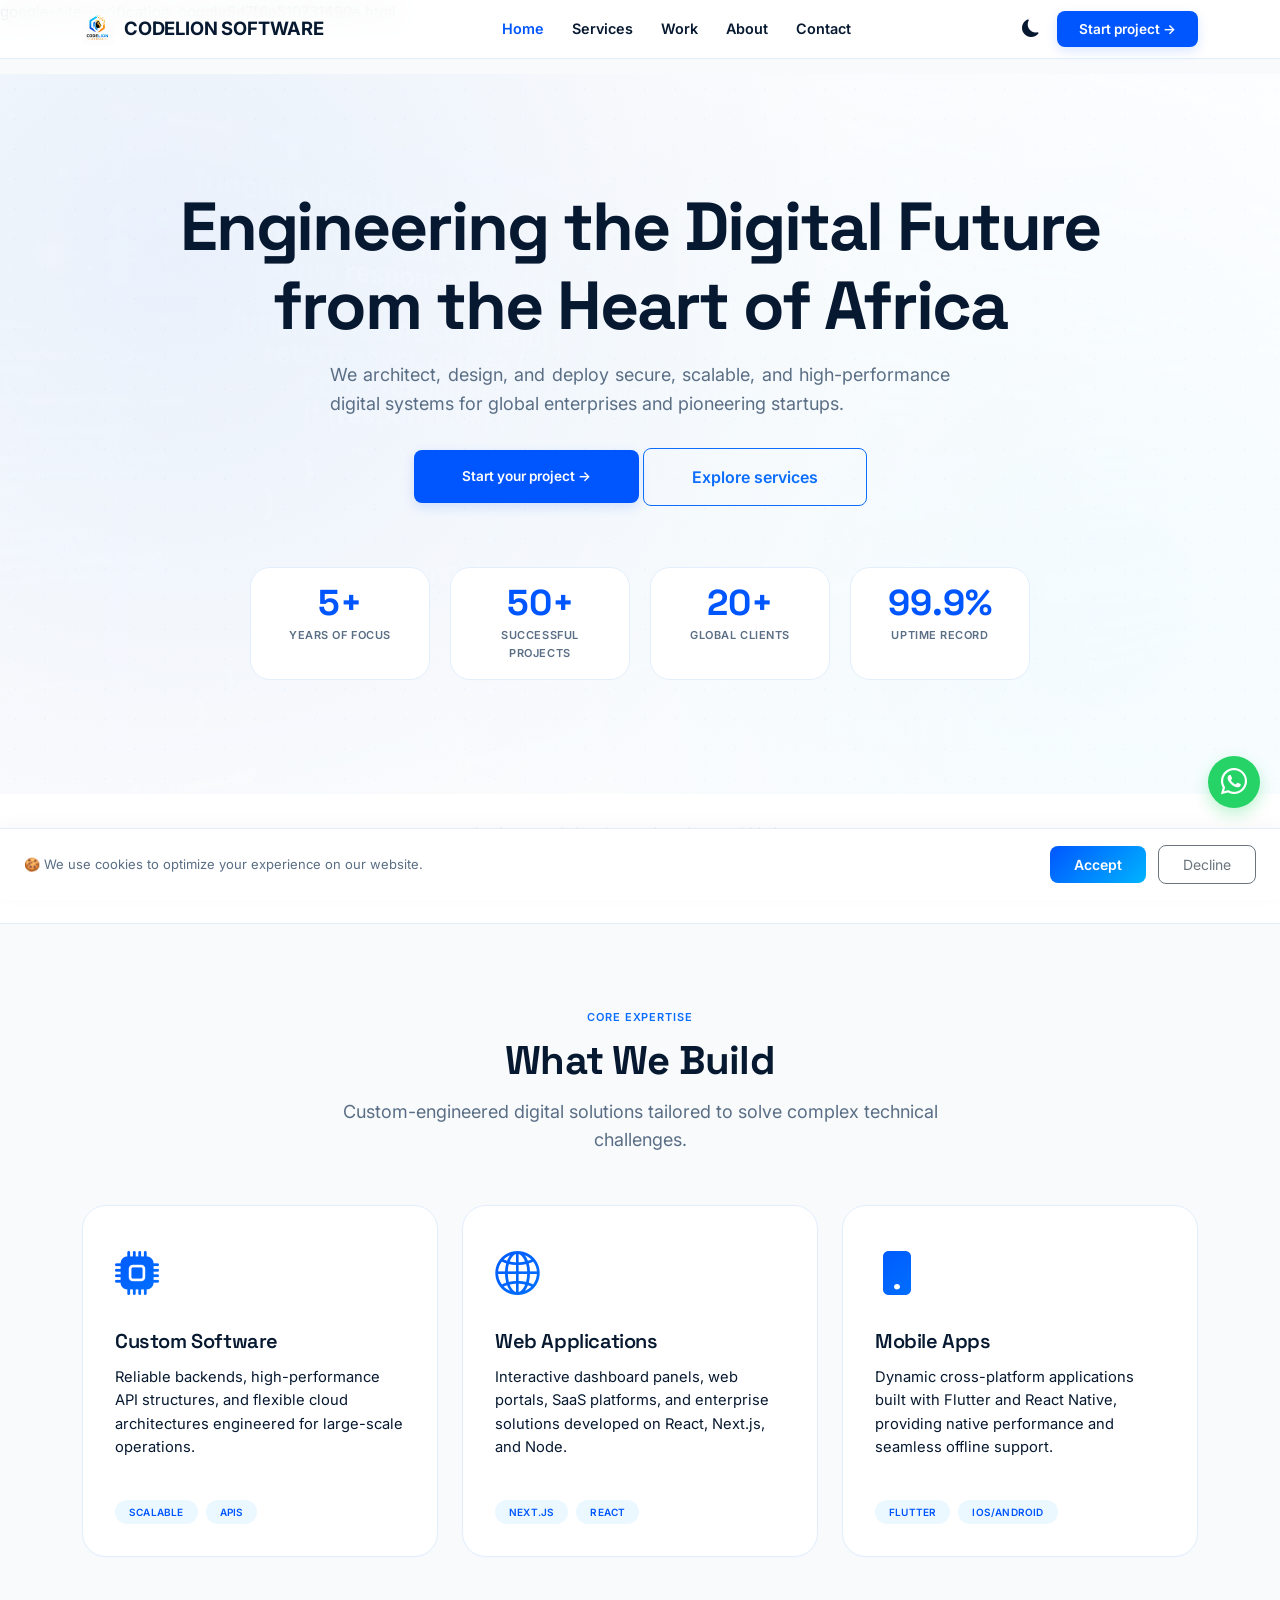
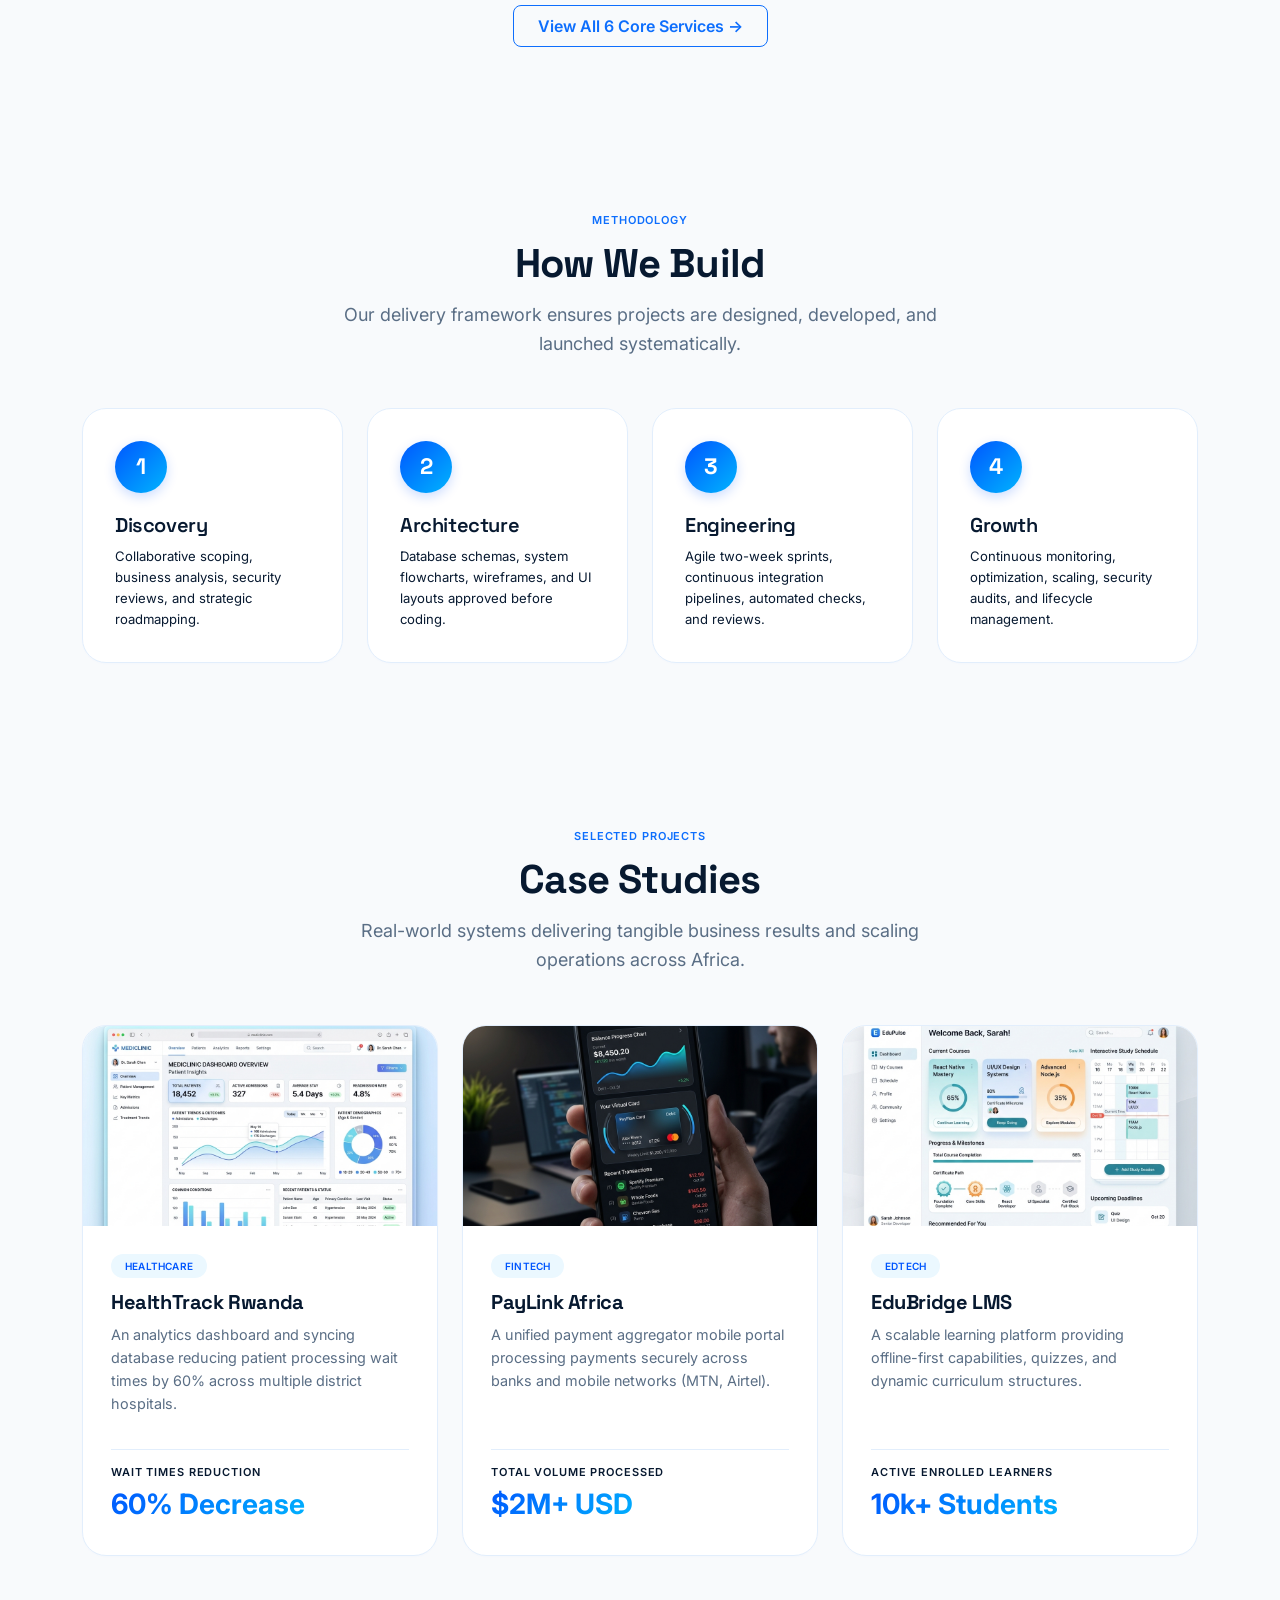
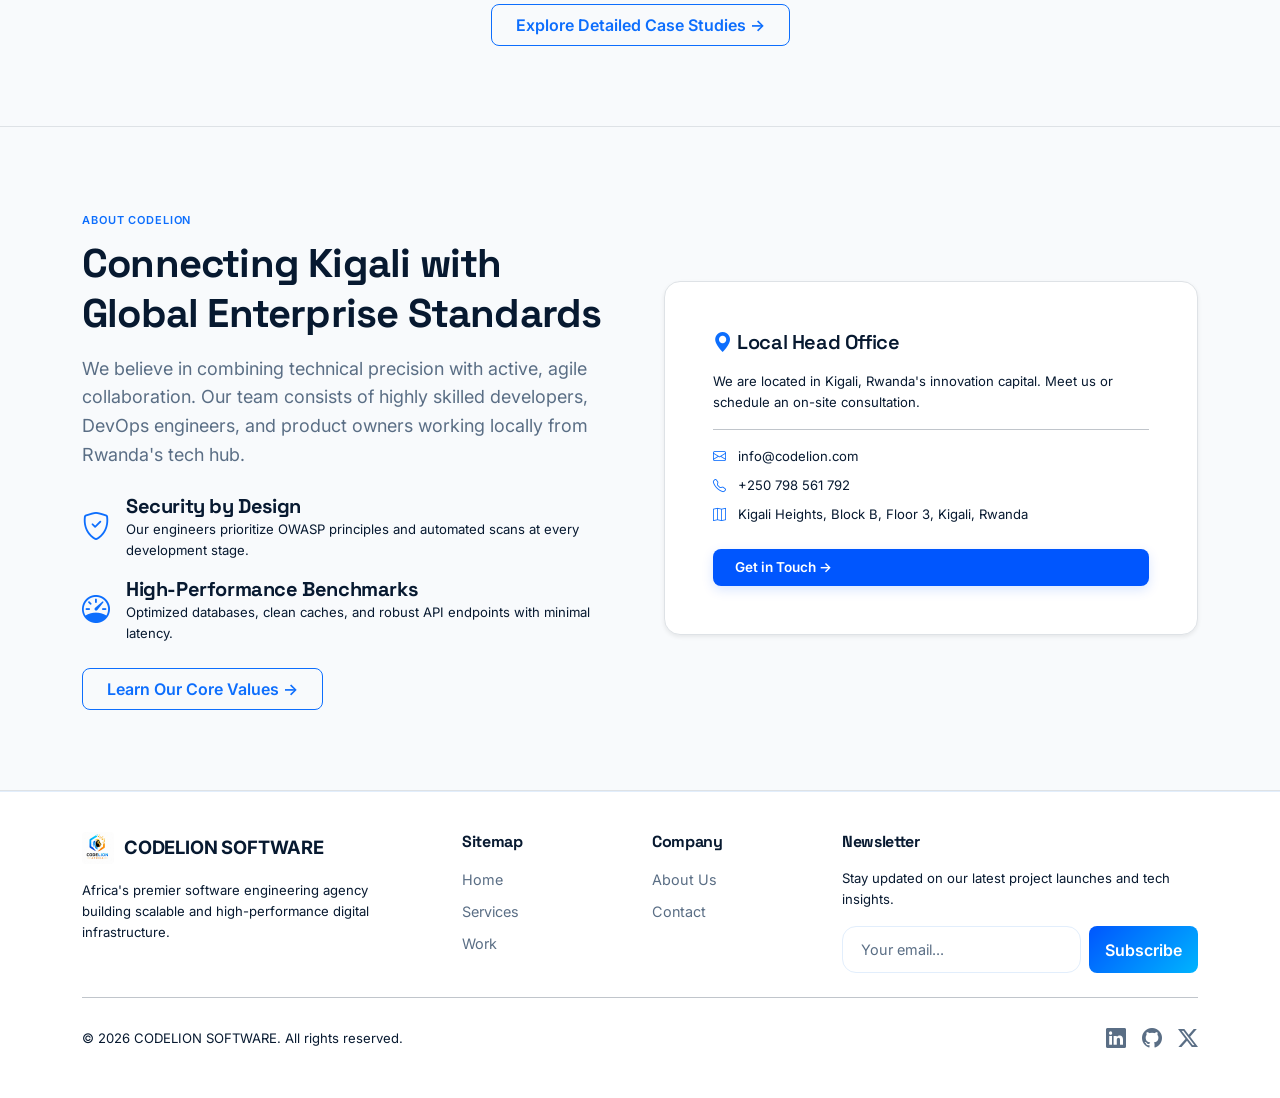
==== commit 6f44e36c: "Add Google verification file" ====
--- a/index.html
+++ b/index.html
@@ -4,7 +4,14 @@
   <meta charset="UTF-8">
   <meta name="viewport" content="width=device-width, initial-scale=1.0, user-scalable=yes, viewport-fit=cover">
   <meta http-equiv="X-UA-Compatible" content="IE=edge">
-  <title>CODELION SOFTWARE | Premium Software Engineering Agency — Kigali, Rwanda</title>
+  <title>CODELION SOFTWARE | Software Development Company in Rwanda</title>
+  google-site-verification: google5d7f6e510731490e.html
+<meta name="google-site-verification" content="0NyGDA1Bp1AlFbquDpGSHWUB0R0HzlV6j31wqofZDsM" />
+<meta name="description" content="Professional software engineering company providing web development, mobile app development, UI/UX design, and custom software solutions.">
+
+<meta name="keywords" content="software company Rwanda, web development Rwanda, mobile app development Rwanda, CODELION SOFTWARE">
+
+<meta name="robots" content="index, follow">
   <meta name="description" content="CODELION SOFTWARE is Africa's premier software engineering agency. We build secure, scalable web apps, mobile apps, AI solutions, and enterprise systems.">
   <meta name="keywords" content="software agency Rwanda, web development Kigali, mobile app Africa, enterprise software">
   <meta name="author" content="CODELION SOFTWARE">
--- a/css/style.css
+++ b/css/style.css
@@ -571,6 +571,9 @@
 input::placeholder {
   color: var(--text-muted) !important;
 }
+textarea::placeholder {
+  color: var(--text-muted) !important;
+}
 .tag-sm {
   background: var(--accent-light);
   color: var(--primary);
@@ -1003,11 +1006,11 @@
   opacity: 0;
   pointer-events: none;
   transition: var(--transition);
-  z-index: 1040;
+  z-index: 100;
   border: 1.5px solid var(--border-light);
   cursor: pointer;
   box-shadow: 0 10px 25px rgba(0, 86, 254, 0.22);
-  overflow: hidden;
+  overflow: visible;
   padding: 0;
 }
 
@@ -1027,12 +1030,14 @@
   width: 100%;
   height: 100%;
   object-fit: cover;
+  position: relative;
+  z-index: 1;
 }
 
 .back-to-top-arrow {
   position: absolute;
   top: -4px;
-  right: -4px;
+  right: -1px;
   background: var(--gradient);
   color: white;
   width: 18px;
@@ -1044,6 +1049,7 @@
   font-size: 11px;
   box-shadow: 0 2px 6px rgba(0, 86, 254, 0.3);
   transition: var(--transition-fast);
+    z-index: 10;
 }
 
 .back-to-top:hover .back-to-top-arrow {
@@ -1093,21 +1099,21 @@
   color: var(--text-muted);
   text-decoration: none;
   transition: var(--transition-fast);
-  padding: 8px 4px;
+  padding: 1px 2px;
   border-radius: 30px;
   position: relative;
   max-width: 80px;
 }
 
 .bottom-nav-item i {
-  font-size: 20px;
+  font-size: 14px;
   transition: transform 0.2s ease;
 }
 
 .bottom-nav-item span {
-  font-size: 9px;
-  font-weight: 600;
-  margin-top: 3px;
+  font-size: 8px;
+  font-weight: 600;
+  margin-top: 0px;
   display: block;
 }
 
@@ -1250,3 +1256,28 @@
     height: 28px !important;
   }
 }
+
+/* ////////////// */
+.team-img-container {
+  width: 100%;
+  height: 180px;
+  margin: 0 auto;
+  /* border-radius: 50%; */
+  overflow: hidden;
+  /* padding: 4px; */
+  /* background: linear-gradient(135deg, #00ff88, #00bfff); */
+  /* box-shadow: 0 10px 30px rgba(0, 255, 136, 0.3); */
+}
+
+.team-img {
+  width: 100%;
+  height: 100%;
+  object-fit: cover;
+  /* border-radius: 50%; */
+  display: block;
+  transition: transform 0.4s ease;
+}
+
+.team-img:hover {
+  transform: scale(1.08);
+}
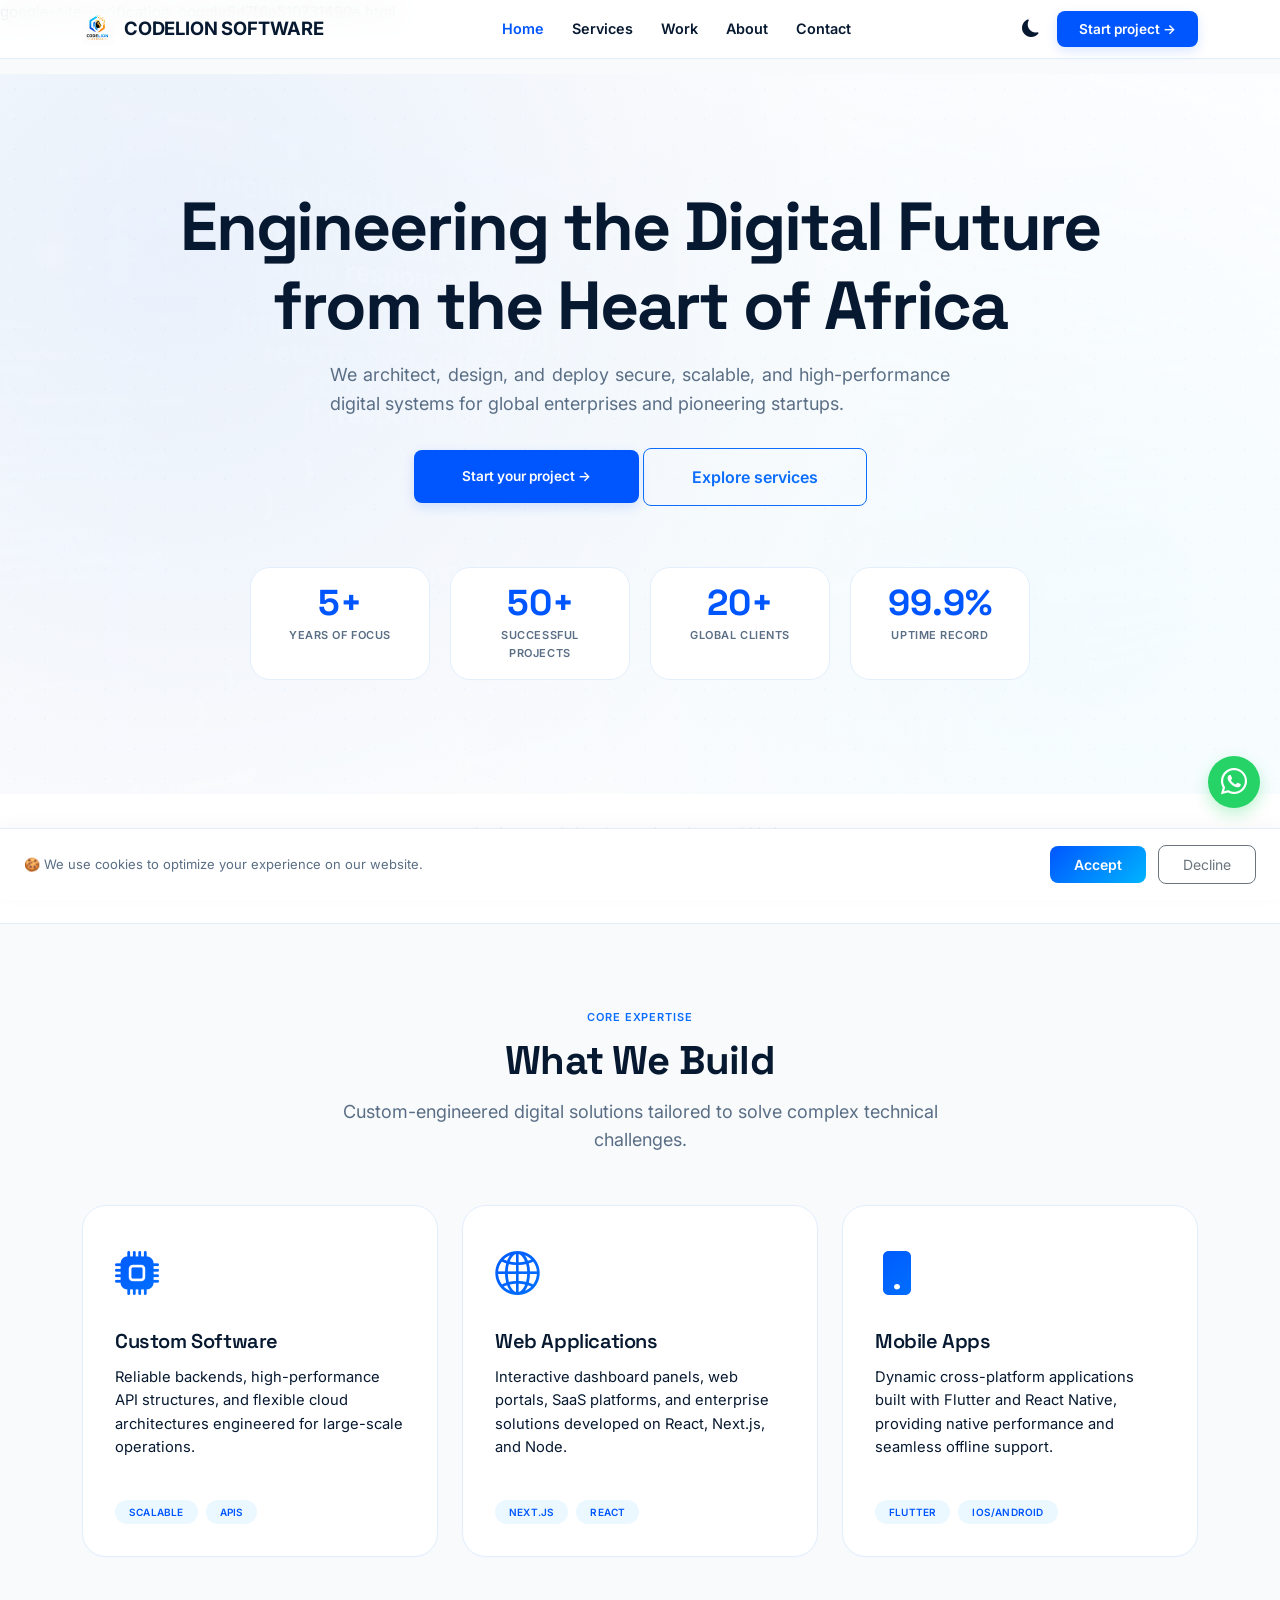
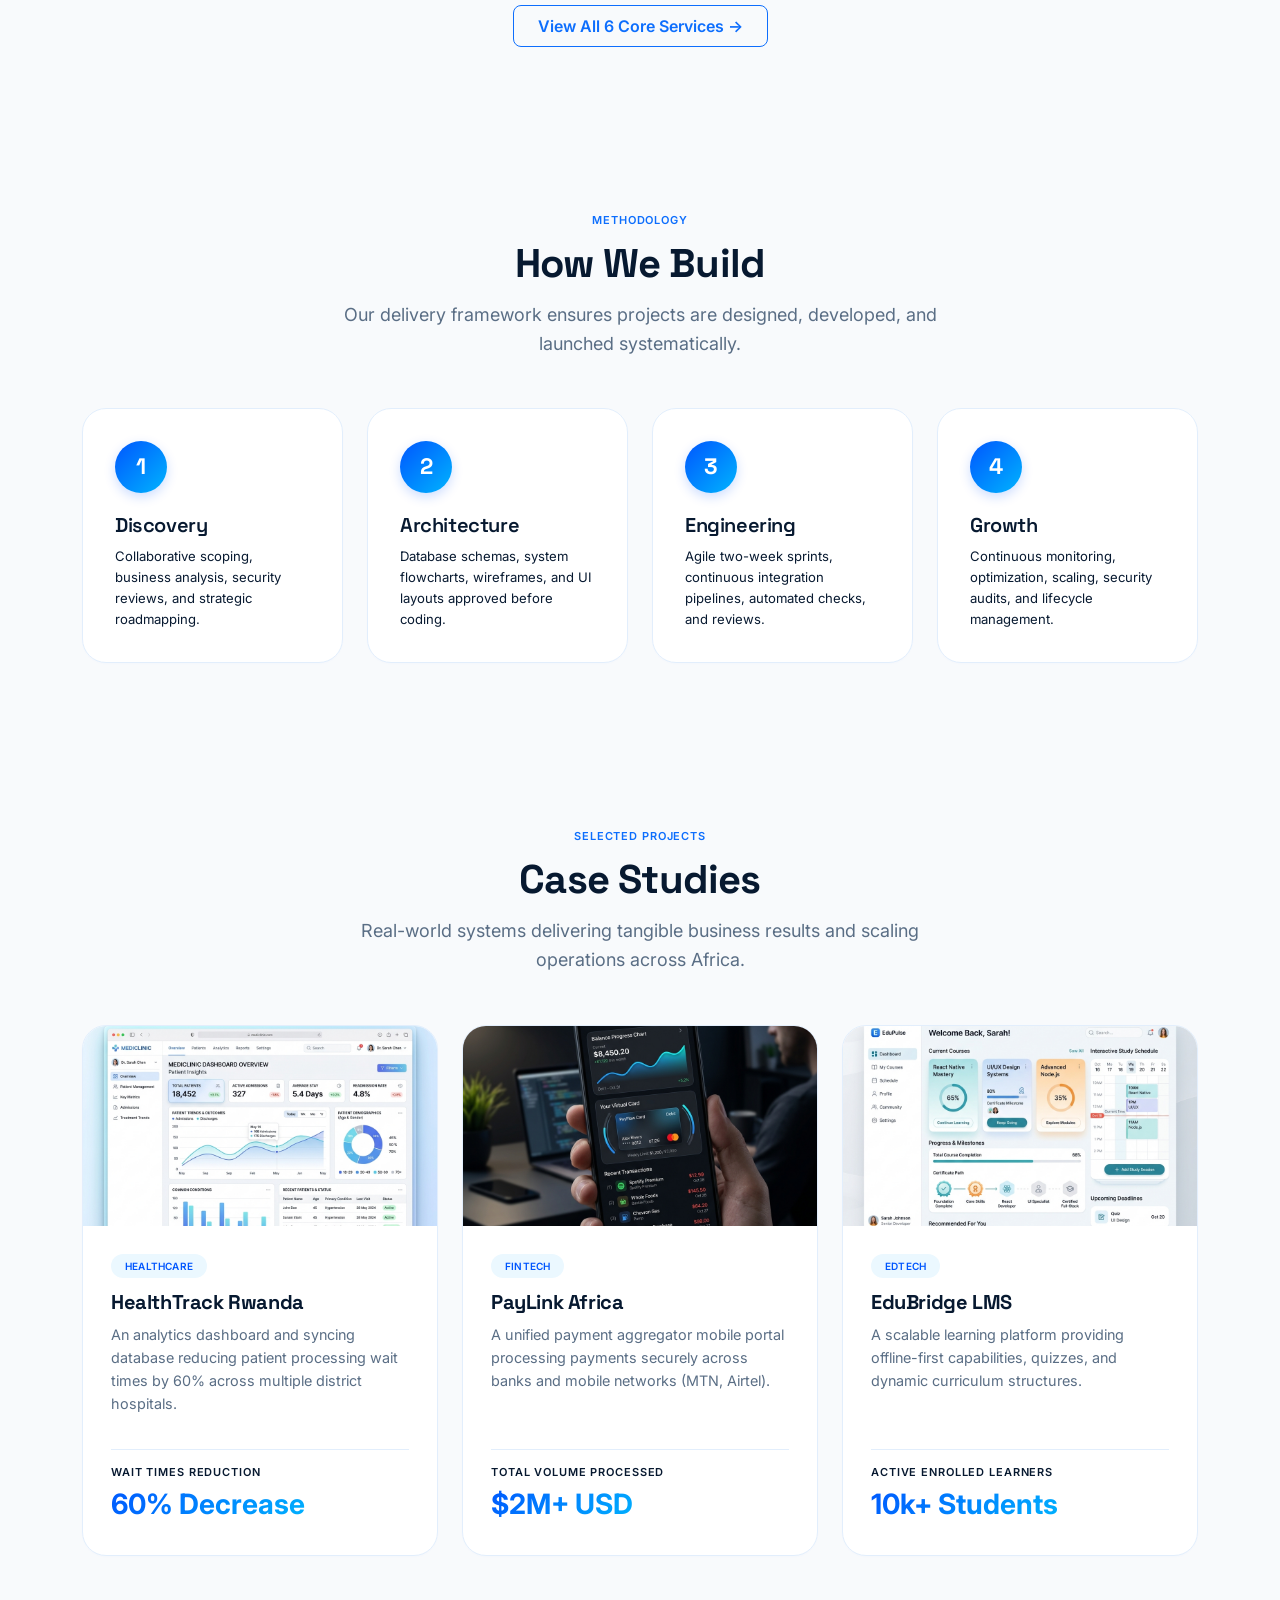
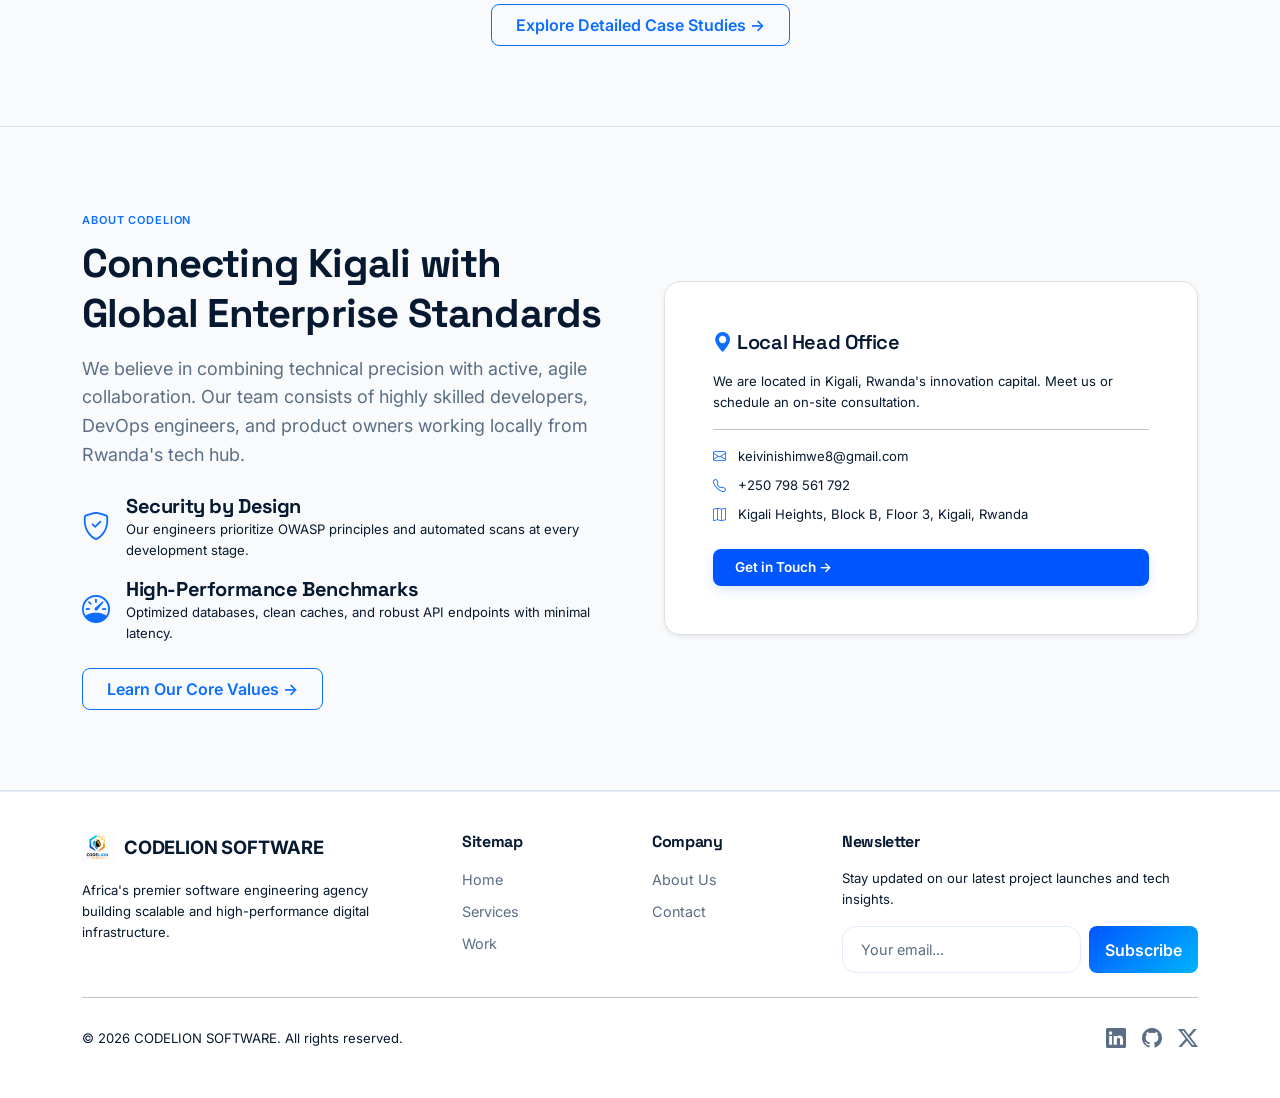
==== commit 829fbf9b: "nine updated files" ====
--- a/index.html
+++ b/index.html
@@ -12,10 +12,68 @@
 <meta name="keywords" content="software company Rwanda, web development Rwanda, mobile app development Rwanda, CODELION SOFTWARE">
 
 <meta name="robots" content="index, follow">
-  <meta name="description" content="CODELION SOFTWARE is Africa's premier software engineering agency. We build secure, scalable web apps, mobile apps, AI solutions, and enterprise systems.">
-  <meta name="keywords" content="software agency Rwanda, web development Kigali, mobile app Africa, enterprise software">
+<meta name="description" content="CODELION SOFTWARE is a leading software company in Rwanda and East Africa. We build modern websites, mobile apps, POS systems, ERP solutions, and custom business software for companies in Kigali and beyond.">
+  <meta name="keywords" content="
+  software company in Rwanda,
+software development Rwanda,
+web development Kigali,
+mobile app development Rwanda,
+POS system Rwanda,
+ERP system Rwanda,
+IT company Rwanda,
+East Africa software company,
+custom software development Africa,
+CODELION SOFTWARE,
+  software development Rwanda,
+  web development Rwanda,
+  mobile app development Rwanda,
+  software company Rwanda,
+  software development Rwanda,
+  web development Rwanda,
+  mobile app development Rwanda,
+  software company Rwanda,
+  coding company in rwanda,
+  software agency Rwanda,
+   web development Kigali,
+  mobile app Africa, 
+  enterprise software">
   <meta name="author" content="CODELION SOFTWARE">
   <link rel="canonical" href="https://codelion.com">
+  <meta name="author" content="CODELION SOFTWARE">
+
+<meta name="robots" content="index, follow, max-image-preview:large">
+
+<meta name="viewport" content="width=device-width, initial-scale=1.0">
+
+<link rel="canonical" href="https://codelion-software-og6m.vercel.app/">
+<!-- LANGUAGE -->
+<meta name="language" content="en">
+
+<!-- =========================
+OPEN GRAPH (Facebook / LinkedIn)
+========================= -->
+
+<meta property="og:type" content="website">
+<meta property="og:title" content="CODELION SOFTWARE | Software Company in Rwanda">
+<meta property="og:description" content="We build websites, mobile apps, POS & ERP systems for businesses in Rwanda and East Africa.">
+<meta property="og:url" content="https://yourdomain.com/">
+<meta property="og:image" content="https://yourdomain.com/preview.jpg">
+<meta property="og:site_name" content="CODELION SOFTWARE">
+
+<!-- =========================
+TWITTER CARD
+========================= -->
+
+<meta name="twitter:card" content="summary_large_image">
+<meta name="twitter:title" content="CODELION SOFTWARE | Software Company in Rwanda">
+<meta name="twitter:description" content="Professional software development company in Rwanda & East Africa.">
+<meta name="twitter:image" content="https://yourdomain.com/preview.jpg">
+
+<!-- =========================
+FAVICON
+========================= -->
+<!-- <link rel="icon" href="/favicon.ico"> -->
+
 
   <!-- Favicon -->
   <link id="favicon" rel="icon" type="image/png" href="images/fave-icon.png">
@@ -33,7 +91,7 @@
     "@type": ["Organization", "LocalBusiness"],
     "name": "CODELION SOFTWARE",
     "url": "https://codelion.com",
-    "email": "info@codelion.com",
+    "email": "keivinishimwe8@gmail.com",
     "telephone": "+250798561792",
     "address": {"@type": "PostalAddress", "addressLocality": "Kigali", "addressCountry": "RW"}
   }
@@ -353,7 +411,7 @@
             <h4 class="mb-3"><i class="bi bi-geo-alt-fill text-primary"></i> Local Head Office</h4>
             <p class="text-darking_color  small">We are located in Kigali, Rwanda's innovation capital. Meet us or schedule an on-site consultation.</p>
             <hr class="my-3">
-            <p class="small mb-2"><i class="bi bi-envelope text-primary me-2"></i> info@codelion.com</p>
+            <p class="small mb-2"><i class="bi bi-envelope text-primary me-2"></i> keivinishimwe8@gmail.com</p>
             <p class="small mb-2"><i class="bi bi-telephone text-primary me-2"></i> +250 798 561 792</p>
             <p class="small mb-3"><i class="bi bi-map text-primary me-2"></i> Kigali Heights, Block B, Floor 3, Kigali, Rwanda</p>
             <a href="contact.html" class="btn btn-start-today w-100 py-2 mt-2">Get in Touch →</a>
@@ -406,14 +464,61 @@
       </div>
       <div class="col-md-6 text-center text-md-end mt-2 mt-md-0">
         <div class="d-flex gap-3 justify-content-center justify-content-md-end">
-          <a href="#" class="footer-link" aria-label="LinkedIn"><i class="bi bi-linkedin fs-5"></i></a>
-          <a href="#" class="footer-link" aria-label="GitHub"><i class="bi bi-github fs-5"></i></a>
-          <a href="#" class="footer-link" aria-label="Twitter"><i class="bi bi-twitter-x fs-5"></i></a>
+          <a href="https://www.linkedin.com/company/codelion" class="footer-link" aria-label="LinkedIn"><i class="bi bi-linkedin fs-5"></i></a>
+          <a href="https://github.com/codelion" class="footer-link" aria-label="GitHub"><i class="bi bi-github fs-5"></i></a>
+          <a href="https://x.com/codelion" class="footer-link" aria-label="Twitter"><i class="bi bi-twitter-x fs-5"></i></a>
         </div>
       </div>
     </div>
   </div>
 </footer>
+
+<!-- =========================
+THE MOST IMPORTANT PART: STRUCTURED DATA (GOOGLE BRAIN)
+========================= -->
+
+<script type="application/ld+json">
+{
+  "@context": "https://schema.org",
+  "@type": "SoftwareCompany",
+  "name": "CODELION SOFTWARE",
+  "url": "https://yourdomain.com",
+  "logo": "https://yourdomain.com/logo.png",
+  "description": "Software company in Rwanda and East Africa building websites, mobile apps, POS systems, ERP systems, and custom software solutions.",
+  "telephone": "+250798561792",
+  "email": "keivinishimwe8@gmail.com",
+  "address": {
+    "@type": "PostalAddress",
+    "addressLocality": "Kigali",
+    "addressCountry": "RW"
+  },
+  "areaServed": [
+    "Rwanda",
+    "East Africa",
+    "Africa"
+  ],
+  "sameAs": [
+    "https://linkedin.com/company/codelion",
+    "https://twitter.com/codelion",
+    "https://github.com/codelion"
+  ]
+}
+</script>
+
+<!-- WEBSITE SEARCH SCHEMA -->
+<script type="application/ld+json">
+{
+  "@context": "https://schema.org",
+  "@type": "WebSite",
+  "name": "CODELION SOFTWARE",
+  "url": "https://yourdomain.com",
+  "potentialAction": {
+    "@type": "SearchAction",
+    "target": "https://yourdomain.com/search?q={search_term_string}",
+    "query-input": "required name=search_term_string"
+  }
+}
+</script>
 
 <!-- External JavaScript Libraries -->
 <script src="https://cdn.jsdelivr.net/npm/bootstrap@5.3.3/dist/js/bootstrap.bundle.min.js"></script>
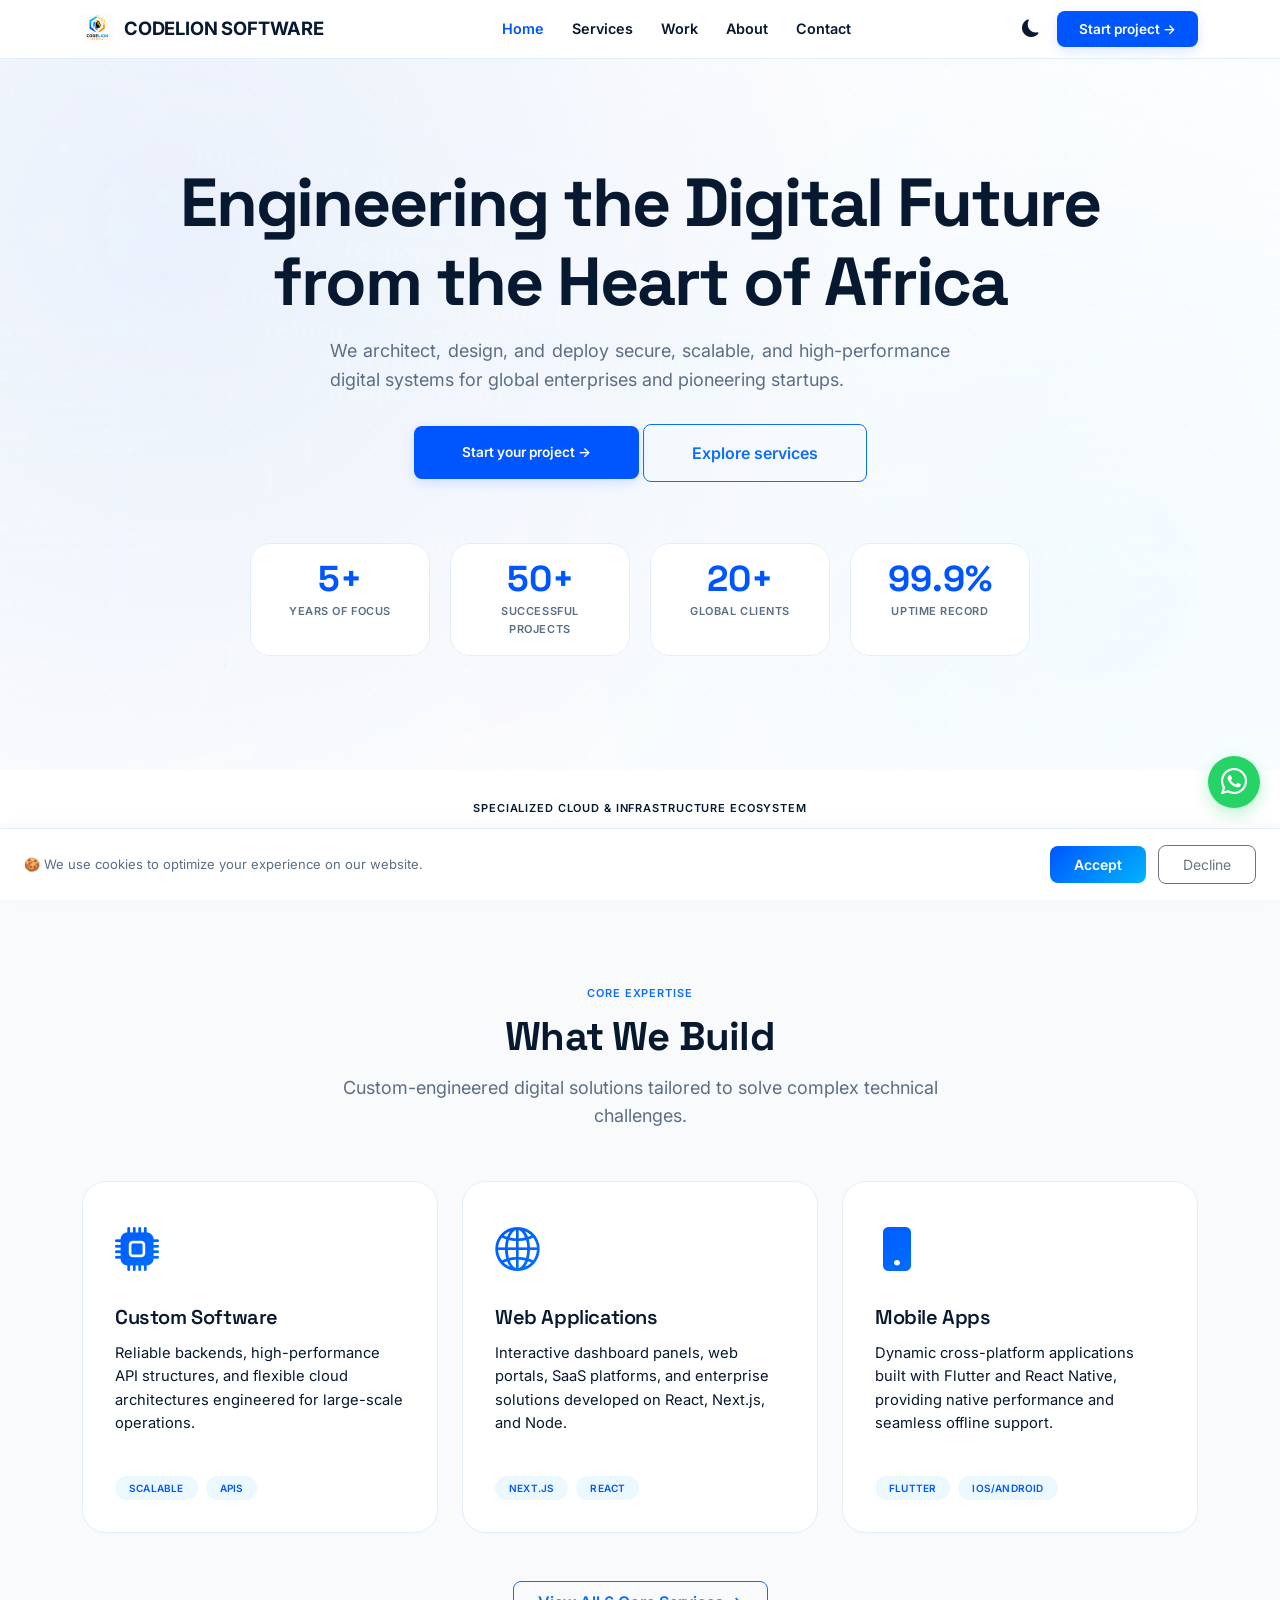
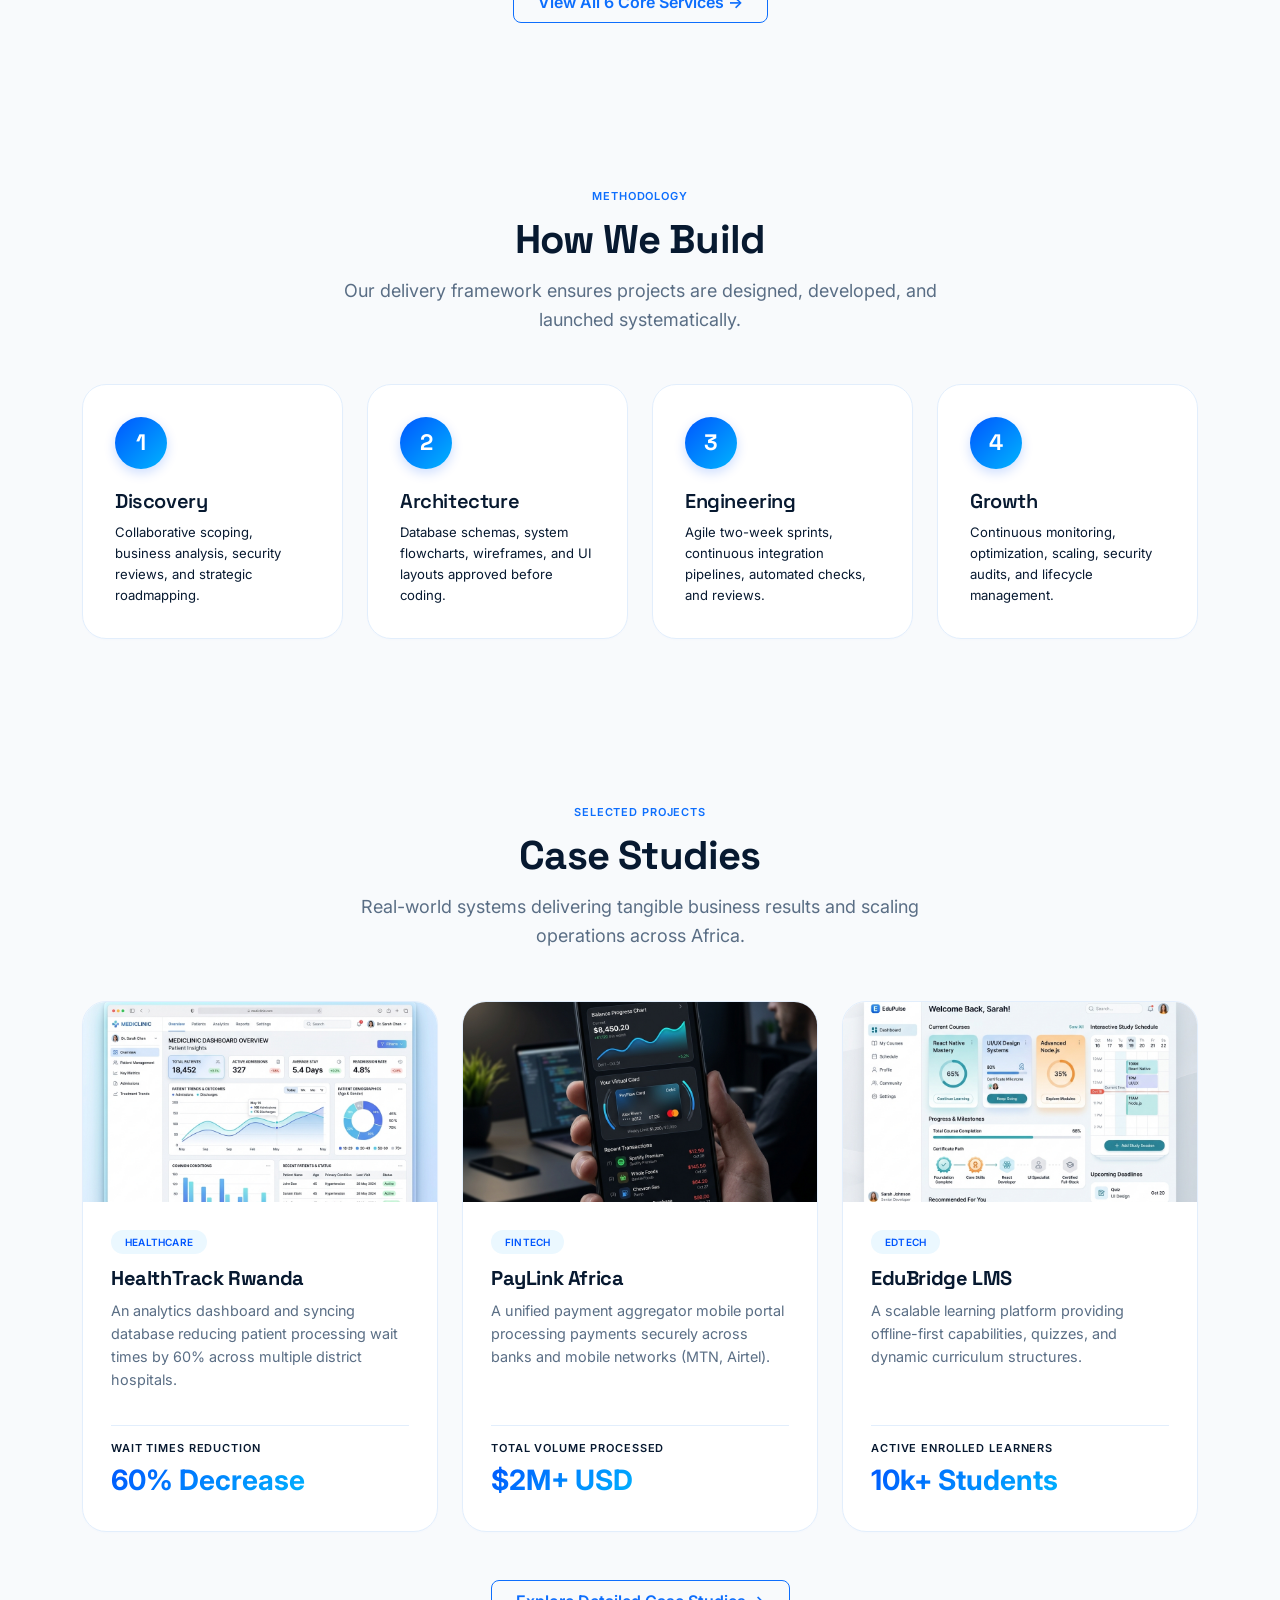
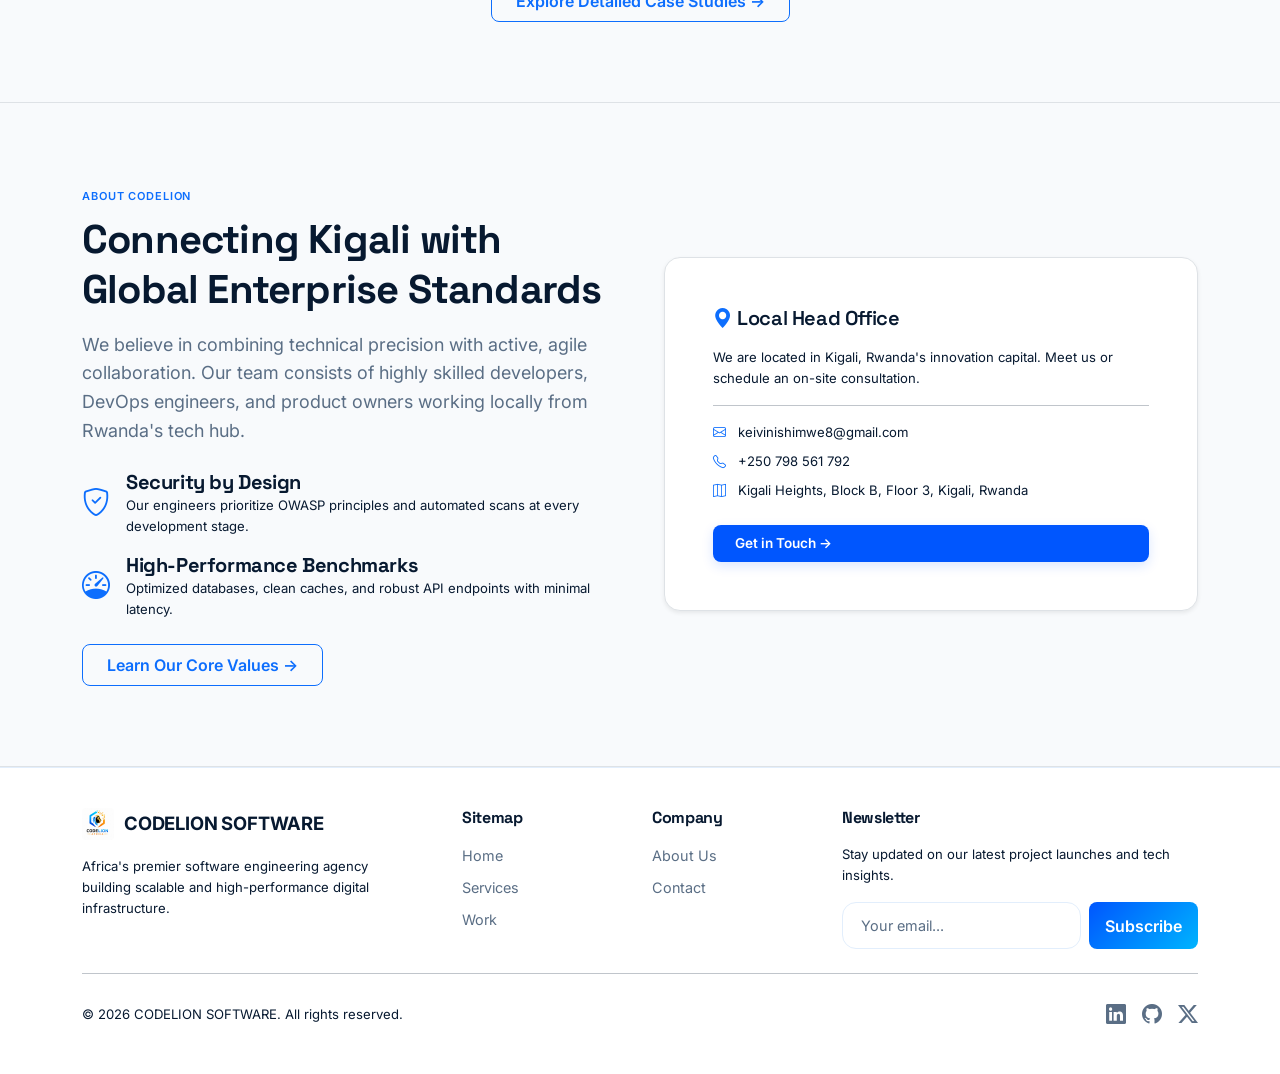
==== commit 501cb265: "update this Google verfication file" ====
--- a/index.html
+++ b/index.html
@@ -5,7 +5,7 @@
   <meta name="viewport" content="width=device-width, initial-scale=1.0, user-scalable=yes, viewport-fit=cover">
   <meta http-equiv="X-UA-Compatible" content="IE=edge">
   <title>CODELION SOFTWARE | Software Development Company in Rwanda</title>
-  google-site-verification: google5d7f6e510731490e.html
+  <!-- google-site-verification: google5d7f6e510731490e.html -->
 <meta name="google-site-verification" content="0NyGDA1Bp1AlFbquDpGSHWUB0R0HzlV6j31wqofZDsM" />
 <meta name="description" content="Professional software engineering company providing web development, mobile app development, UI/UX design, and custom software solutions.">
 
--- a/css/style.css
+++ b/css/style.css
@@ -1027,8 +1027,9 @@
 }
 
 .back-to-top-img {
-  width: 100%;
-  height: 100%;
+  width: 170%;
+  height: 170%;
+  margin-top: 18px;
   object-fit: cover;
   position: relative;
   z-index: 1;
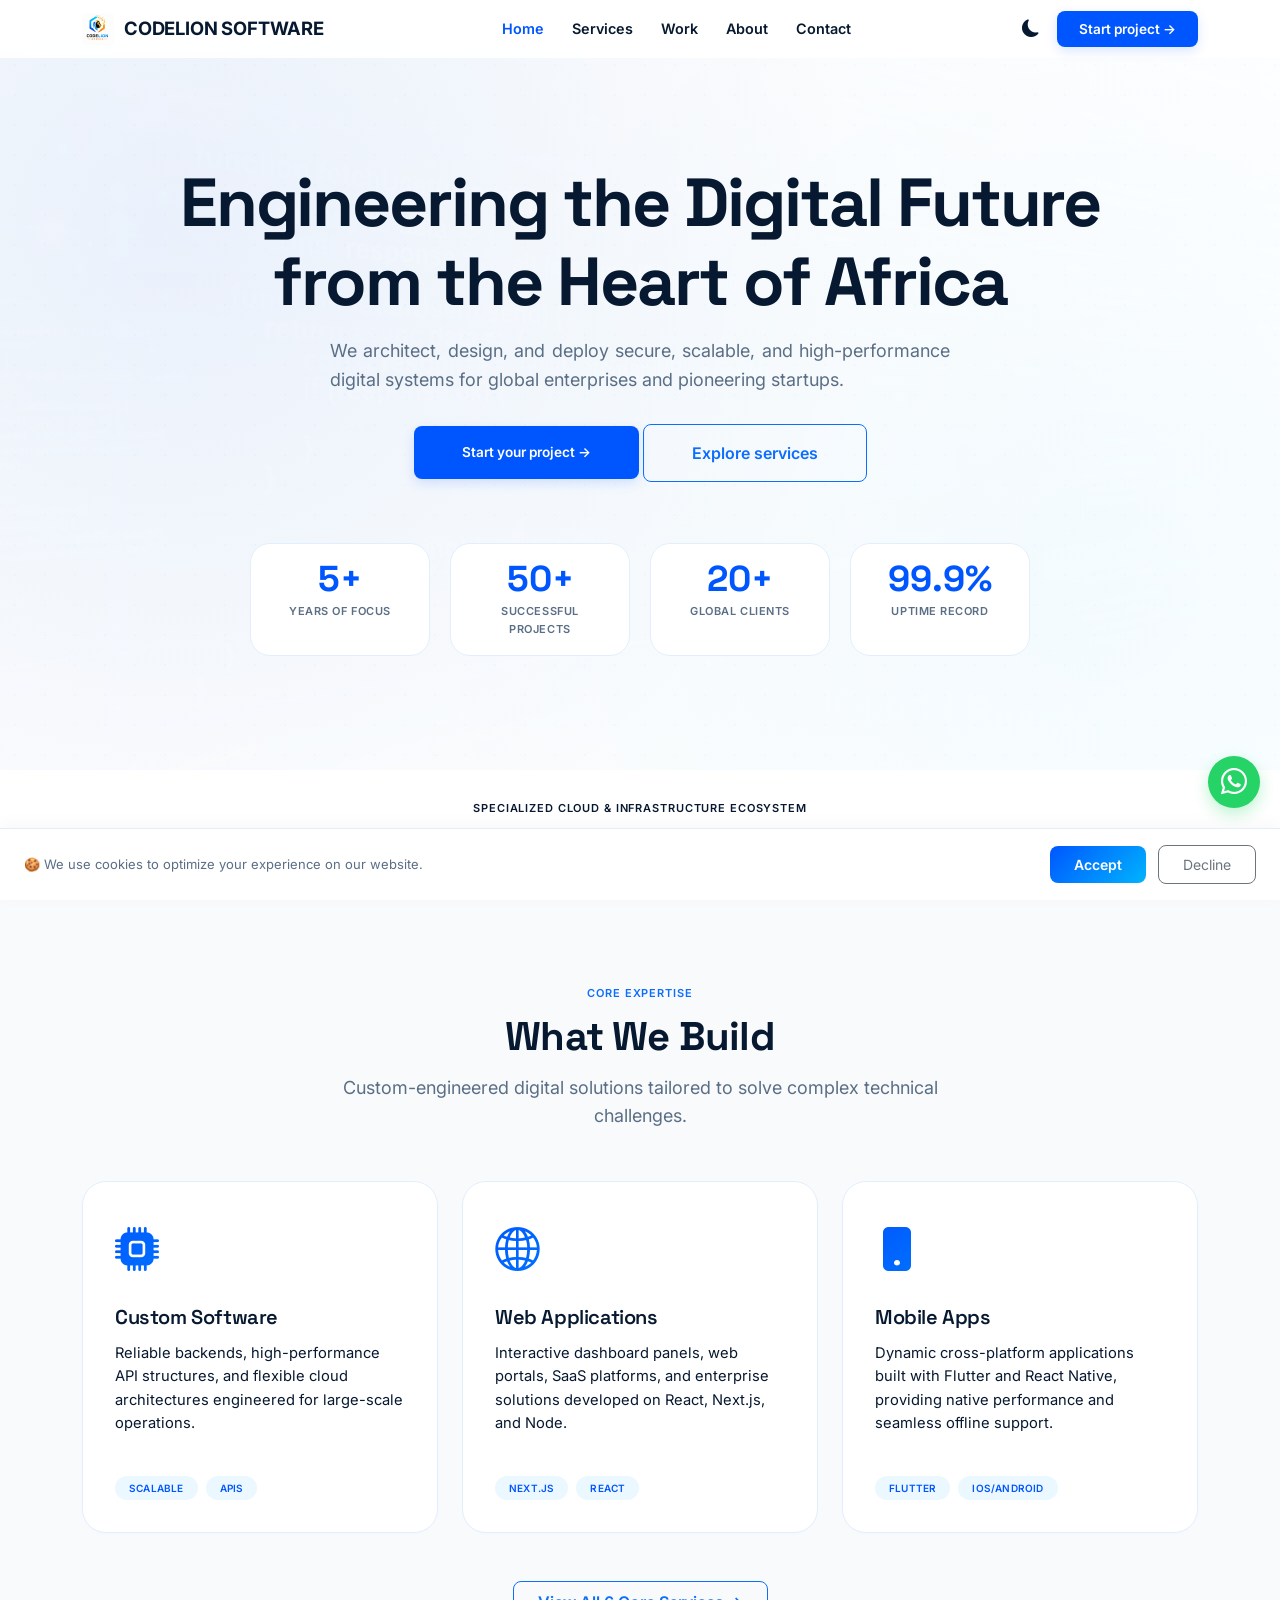
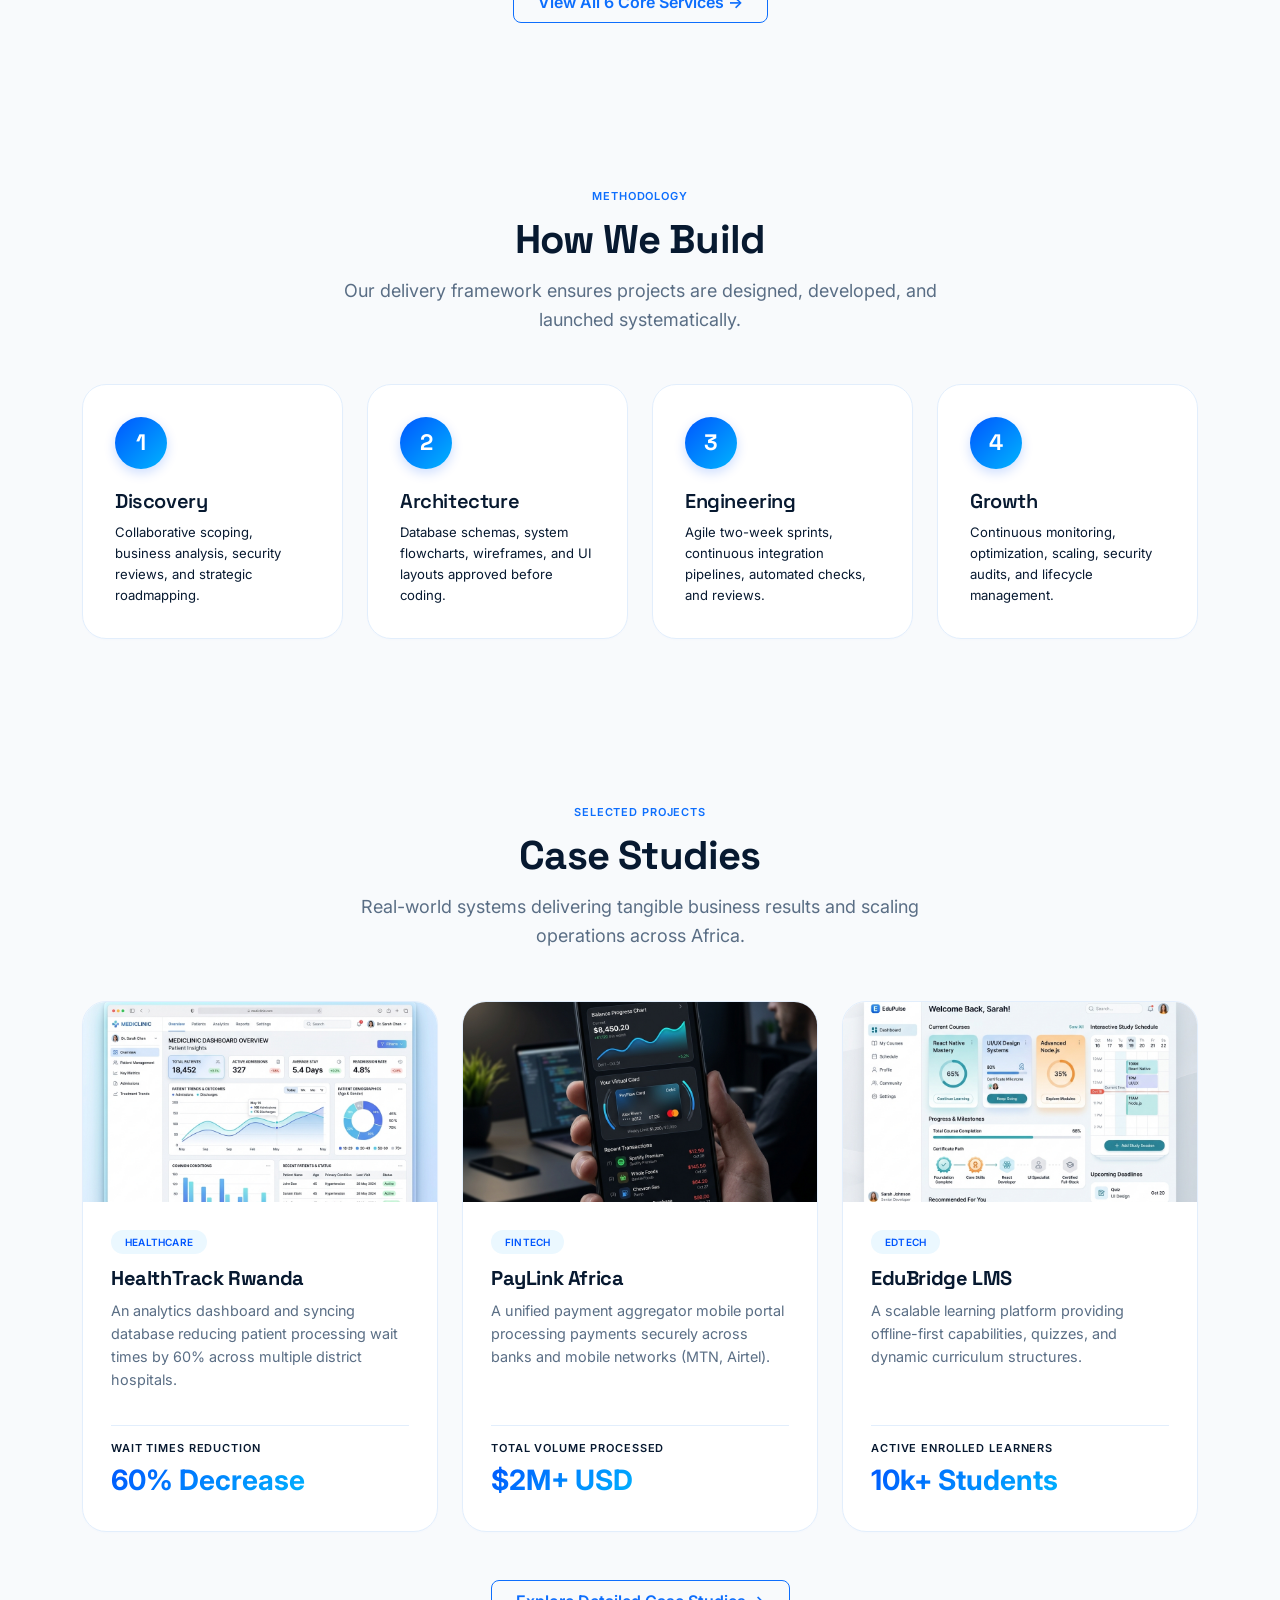
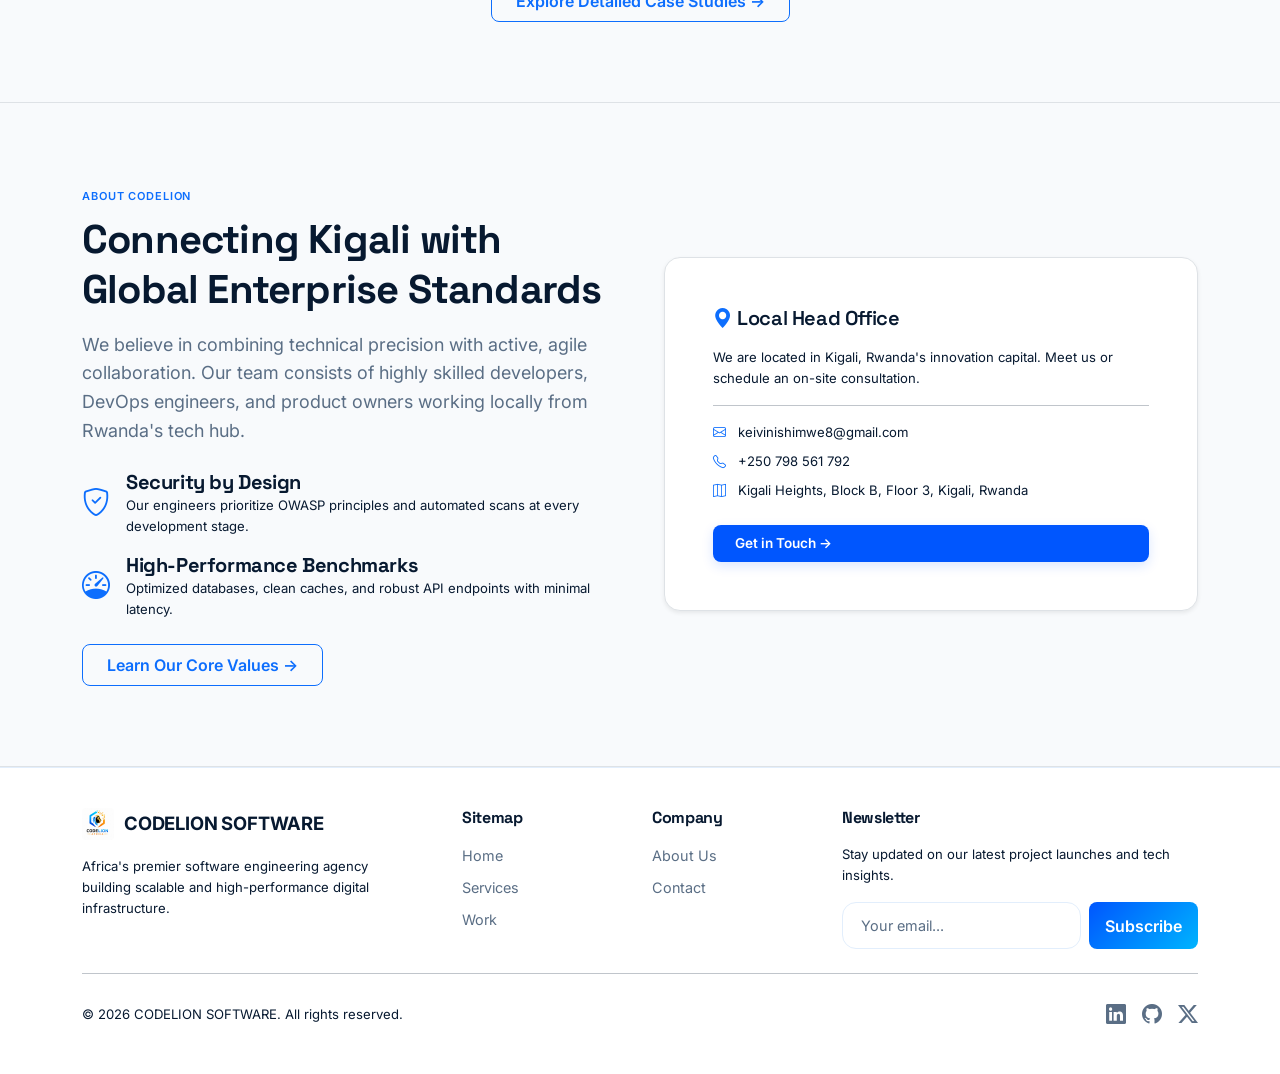
==== commit b6767550: "manythings in this website we get to V4" ====
--- a/index.html
+++ b/index.html
@@ -2,88 +2,36 @@
 <html lang="en">
 <head>
   <meta charset="UTF-8">
-  <meta name="viewport" content="width=device-width, initial-scale=1.0, user-scalable=yes, viewport-fit=cover">
+  <meta name="viewport" content="width=device-width, initial-scale=1.0, viewport-fit=cover">
   <meta http-equiv="X-UA-Compatible" content="IE=edge">
-  <title>CODELION SOFTWARE | Software Development Company in Rwanda</title>
-  <!-- google-site-verification: google5d7f6e510731490e.html -->
-<meta name="google-site-verification" content="0NyGDA1Bp1AlFbquDpGSHWUB0R0HzlV6j31wqofZDsM" />
-<meta name="description" content="Professional software engineering company providing web development, mobile app development, UI/UX design, and custom software solutions.">
-
-<meta name="keywords" content="software company Rwanda, web development Rwanda, mobile app development Rwanda, CODELION SOFTWARE">
-
-<meta name="robots" content="index, follow">
-<meta name="description" content="CODELION SOFTWARE is a leading software company in Rwanda and East Africa. We build modern websites, mobile apps, POS systems, ERP solutions, and custom business software for companies in Kigali and beyond.">
-  <meta name="keywords" content="
-  software company in Rwanda,
-software development Rwanda,
-web development Kigali,
-mobile app development Rwanda,
-POS system Rwanda,
-ERP system Rwanda,
-IT company Rwanda,
-East Africa software company,
-custom software development Africa,
-CODELION SOFTWARE,
-  software development Rwanda,
-  web development Rwanda,
-  mobile app development Rwanda,
-  software company Rwanda,
-  software development Rwanda,
-  web development Rwanda,
-  mobile app development Rwanda,
-  software company Rwanda,
-  coding company in rwanda,
-  software agency Rwanda,
-   web development Kigali,
-  mobile app Africa, 
-  enterprise software">
+  
+  <title>CODELION SOFTWARE | Premium Software Engineering Agency in Rwanda</title>
+  <meta name="description" content="CODELION SOFTWARE is a leading software company in Rwanda and East Africa. We build modern websites, mobile apps, POS systems, ERP solutions, and custom business software.">
+  <meta name="keywords" content="software company Rwanda, web development Rwanda, mobile app development Rwanda, POS system Rwanda, ERP system Rwanda, CODELION SOFTWARE, IT company Kigali, custom software Africa">
   <meta name="author" content="CODELION SOFTWARE">
-  <link rel="canonical" href="https://codelion.com">
-  <meta name="author" content="CODELION SOFTWARE">
-
-<meta name="robots" content="index, follow, max-image-preview:large">
-
-<meta name="viewport" content="width=device-width, initial-scale=1.0">
-
-<link rel="canonical" href="https://codelion-software-og6m.vercel.app/">
-<!-- LANGUAGE -->
-<meta name="language" content="en">
-
-<!-- =========================
-OPEN GRAPH (Facebook / LinkedIn)
-========================= -->
-
-<meta property="og:type" content="website">
-<meta property="og:title" content="CODELION SOFTWARE | Software Company in Rwanda">
-<meta property="og:description" content="We build websites, mobile apps, POS & ERP systems for businesses in Rwanda and East Africa.">
-<meta property="og:url" content="https://yourdomain.com/">
-<meta property="og:image" content="https://yourdomain.com/preview.jpg">
-<meta property="og:site_name" content="CODELION SOFTWARE">
-
-<!-- =========================
-TWITTER CARD
-========================= -->
-
-<meta name="twitter:card" content="summary_large_image">
-<meta name="twitter:title" content="CODELION SOFTWARE | Software Company in Rwanda">
-<meta name="twitter:description" content="Professional software development company in Rwanda & East Africa.">
-<meta name="twitter:image" content="https://yourdomain.com/preview.jpg">
-
-<!-- =========================
-FAVICON
-========================= -->
-<!-- <link rel="icon" href="/favicon.ico"> -->
-
+  <meta name="robots" content="index, follow, max-image-preview:large">
+  <meta name="language" content="en">
+  <meta name="google-site-verification" content="0NyGDA1Bp1AlFbquDpGSHWUB0R0HzlV6j31wqofZDsM" />
+  
+  <link rel="canonical" href="https://codelion.com/">
+
+  <!-- Open Graph (Facebook/LinkedIn) -->
+  <meta property="og:type" content="website">
+  <meta property="og:site_name" content="CODELION SOFTWARE">
+  <meta property="og:title" content="CODELION SOFTWARE | Premium Software Engineering Agency">
+  <meta property="og:description" content="Africa's premier software engineering agency. High-performance custom digital platforms, web development, and mobile apps.">
+  <meta property="og:url" content="https://codelion.com/">
+  <meta property="og:image" content="https://codelion.com/images/logo_light.jpg">
+
+  <!-- Twitter Card -->
+  <meta name="twitter:card" content="summary_large_image">
+  <meta name="twitter:title" content="CODELION SOFTWARE | Software Company in Rwanda">
+  <meta name="twitter:description" content="Professional software development company in Rwanda & East Africa.">
+  <meta name="twitter:image" content="https://codelion.com/images/logo_light.jpg">
 
   <!-- Favicon -->
   <link id="favicon" rel="icon" type="image/png" href="images/fave-icon.png">
   <link rel="apple-touch-icon" href="images/fave-icon.png">
-
-  <!-- Open Graph -->
-  <meta property="og:type" content="website">
-  <meta property="og:title" content="CODELION SOFTWARE | Premium Software Engineering Agency">
-  <meta property="og:description" content="Africa's premier software engineering agency. High-performance custom digital platforms.">
-  <meta name="twitter:card" content="summary_large_image">
   
   <script type="application/ld+json">
   {
@@ -451,8 +399,8 @@
       <div class="col-lg-4">
         <h6 class="fw-bold mb-3">Newsletter</h6>
         <p class="text-darking_color  small">Stay updated on our latest project launches and tech insights.</p>
-        <form class="d-flex gap-2">
-          <input class="form-control" type="email" placeholder="Your email..." aria-label="Your email">
+        <form class="d-flex gap-2" action="https://formspree.io/f/xzdqoyaj" method="POST">
+          <input class="form-control" type="email" name="email" placeholder="Your email..." aria-label="Your email" required>
           <button class="btn btn-primary-grad px-3" type="submit">Subscribe</button>
         </form>
       </div>
@@ -482,8 +430,8 @@
   "@context": "https://schema.org",
   "@type": "SoftwareCompany",
   "name": "CODELION SOFTWARE",
-  "url": "https://yourdomain.com",
-  "logo": "https://yourdomain.com/logo.png",
+  "url": "https://codelion.com",
+  "logo": "https://codelion.com/images/logo_light.jpg",
   "description": "Software company in Rwanda and East Africa building websites, mobile apps, POS systems, ERP systems, and custom software solutions.",
   "telephone": "+250798561792",
   "email": "keivinishimwe8@gmail.com",
@@ -511,10 +459,10 @@
   "@context": "https://schema.org",
   "@type": "WebSite",
   "name": "CODELION SOFTWARE",
-  "url": "https://yourdomain.com",
+  "url": "https://codelion.com",
   "potentialAction": {
     "@type": "SearchAction",
-    "target": "https://yourdomain.com/search?q={search_term_string}",
+    "target": "https://codelion.com/search?q={search_term_string}",
     "query-input": "required name=search_term_string"
   }
 }
--- a/css/style.css
+++ b/css/style.css
@@ -78,7 +78,9 @@
   -webkit-font-smoothing: antialiased;
   transition: background-color 0.3s ease, color 0.3s ease;
 }
-
+a {
+  text-decoration: none;
+}
 @media (min-width: 992px) {
   body {
     padding-bottom: 0;
@@ -185,7 +187,7 @@
   -webkit-backdrop-filter: blur(12px);
   transition: var(--transition);
   padding: 8px 0; /* Compact normal padding */
-  border-bottom: 1px solid var(--border-light);
+  /* border-bottom: 1px solid var(--border-light); */
   z-index: 1000;
 }
 
@@ -1027,9 +1029,9 @@
 }
 
 .back-to-top-img {
-  width: 170%;
-  height: 170%;
-  margin-top: 18px;
+  width: 90%;
+  height: 90%;
+  margin-top: 2px;
   object-fit: cover;
   position: relative;
   z-index: 1;
@@ -1281,4 +1283,571 @@
 
 .team-img:hover {
   transform: scale(1.08);
+}
+
+/* ==========================================================================
+   REDESIGNED PREMIUM SERVICES PAGE - COMPACT & THEME COMPLIANT
+   ========================================================================== */
+
+/* Core Service Hero Section */
+.srv-hero {
+  padding: 100px 0 60px 0;
+  background: var(--bg-offwhite);
+  position: relative;
+  overflow: hidden;
+}
+
+.srv-hero-title {
+  font-family: 'Space Grotesk', sans-serif;
+  font-size: clamp(32px, 4.5vw, 44px);
+  font-weight: 800;
+  line-height: 1.25;
+  color: var(--text-dark);
+  letter-spacing: -0.02em;
+}
+
+.srv-hero-title span {
+  color: var(--primary);
+}
+
+.srv-hero-subtitle {
+  color: var(--text-muted);
+  font-size: 0.95rem;
+  line-height: 1.6;
+  max-width: 520px;
+}
+
+/* Redesigned Pill Buttons */
+.srv-btn-primary {
+  background: var(--primary);
+  color: #ffffff !important;
+  font-weight: 600;
+  border-radius: 50px;
+  padding: 10px 24px;
+  font-size: 0.88rem;
+  border: none;
+  transition: all 0.25s ease;
+  display: inline-flex;
+  align-items: center;
+  gap: 8px;
+}
+
+.srv-btn-primary:hover {
+  background: var(--accent);
+}
+
+.srv-btn-outline {
+  background: transparent;
+  font-weight: 600;
+  border-radius: 50px;
+  padding: 10px 24px;
+  font-size: 0.88rem;
+  border: 1.5px solid var(--primary);
+  transition: all 0.25s ease;
+  display: inline-flex;
+  align-items: center;
+  gap: 8px;
+}
+
+body.dark-mode .srv-btn-outline {
+  color: #ffffff !important;
+}
+
+body:not(.dark-mode) .srv-btn-outline {
+  color: var(--text-dark) !important;
+}
+
+.srv-btn-outline:hover {
+  background: rgba(0, 86, 254, 0.1);
+}
+
+/* Hexagon Rosette Styles */
+.hexagon-rosette {
+  position: relative;
+  width: 100%;
+  max-width: 440px;
+  height: 380px;
+  margin: 0 auto;
+  display: flex;
+  align-items: center;
+  justify-content: center;
+}
+
+.hex-wrap {
+  position: absolute;
+  width: 105px;
+  height: 120px; /* Aspect ratio matching 105x120 */
+  transition: all 0.25s ease;
+  cursor: pointer;
+  z-index: 10;
+}
+
+/* Rosette Position Offsets (Flat-Topped Rosette configuration) */
+.hex-center       { top: calc(50% - 60px); left: calc(50% - 52.5px); }
+.hex-top          { top: calc(50% - 165px); left: calc(50% - 52.5px); }
+.hex-bottom       { top: calc(50% + 45px); left: calc(50% - 52.5px); }
+.hex-top-right    { top: calc(50% - 112px); left: calc(50% + 38px); }
+.hex-bottom-right { top: calc(50% - 8px); left: calc(50% + 38px); }
+.hex-top-left     { top: calc(50% - 112px); left: calc(50% - 143px); }
+.hex-bottom-left  { top: calc(50% - 8px); left: calc(50% - 143px); }
+
+.hex-bg {
+  position: absolute;
+  inset: 0;
+  width: 100%;
+  height: 100%;
+}
+
+.hex-poly {
+  fill: var(--bg-white);
+  stroke: var(--primary);
+  stroke-width: 2.2;
+  transition: fill 0.3s ease, stroke 0.3s ease;
+}
+
+/* Dark mode: hexagon background adapts automatically via --bg-white variable */
+body.dark-mode .hex-poly {
+  fill: var(--bg-white); /* resolves to #0A111F in dark mode */
+  stroke: var(--primary); /* resolves to brand-cyan in dark mode */
+}
+
+.hex-inner {
+  position: absolute;
+  inset: 0;
+  display: flex;
+  align-items: center;
+  justify-content: center;
+  padding: 24px;
+  z-index: 2;
+  transition: all 0.25s ease;
+}
+
+.hex-inner img {
+  width: 100%;
+  height: 100%;
+  object-fit: contain;
+  transition: all 0.25s ease;
+  display: block;
+}
+
+/* Hexagon Hover State - fill with primary brand color */
+.hex-wrap:hover .hex-poly {
+  stroke: #ffffff;
+  fill: var(--primary);
+}
+
+body.dark-mode .hex-wrap:hover .hex-poly {
+  stroke: #ffffff;
+  fill: var(--primary);
+}
+
+.hex-wrap:hover .hex-inner img {
+  filter: brightness(0) invert(1);
+}
+
+/* Responsive rosette scaling */
+@media (max-width: 991px) {
+  .hexagon-rosette {
+    margin-top: 20px;
+  }
+}
+@media (max-width: 576px) {
+  .hexagon-rosette {
+    transform: scale(0.75);
+    height: 300px;
+    margin-top: 10px;
+  }
+}
+
+/* Services Grid & Core Cards Section */
+.srv-section-bg {
+  background: var(--bg-white);
+  padding: 60px 0;
+  position: relative;
+}
+
+.srv-badge {
+  color: var(--primary);
+  font-size: 0.75rem;
+  letter-spacing: 0.12em;
+  text-transform: uppercase;
+  font-weight: 700;
+  margin-bottom: 12px;
+  display: block;
+}
+
+.srv-title {
+  color: var(--text-dark);
+  font-weight: 800;
+  font-family: 'Space Grotesk', sans-serif;
+}
+
+.srv-title span {
+  color: var(--primary);
+}
+
+.srv-card-new {
+  background: var(--bg-white);
+  border: 1.5px solid var(--border-light);
+  border-radius: 12px;
+  padding: 28px 24px;
+  height: 100%;
+  transition: border-color 0.25s ease;
+  position: relative;
+}
+
+/* Card Hover State - Border color change ONLY, no shadow, no translate */
+.srv-card-new:hover {
+  border-color: var(--primary) !important;
+}
+
+.srv-card-icon-container {
+  width: 42px;
+  height: 42px;
+  border-radius: 8px;
+  background: rgba(var(--primary-rgb), 0.08);
+  display: flex;
+  align-items: center;
+  justify-content: center;
+  color: var(--primary);
+  font-size: 1.25rem;
+  margin-bottom: 18px;
+  transition: all 0.25s ease;
+}
+
+.srv-card-new:hover .srv-card-icon-container {
+  background: var(--primary);
+  color: var(--bg-white);
+}
+
+.srv-card-title {
+  color: var(--text-dark);
+  font-size: 1.15rem;
+  font-weight: 700;
+  margin-bottom: 10px;
+  font-family: 'Space Grotesk', sans-serif;
+}
+
+.srv-card-desc {
+  color: var(--text-muted);
+  font-size: 0.85rem;
+  line-height: 1.5;
+  margin-bottom: 18px;
+}
+
+.srv-card-list {
+  list-style: none;
+  padding: 0;
+  margin: 0;
+}
+
+.srv-card-list li {
+  color: var(--text-muted);
+  font-size: 0.8rem;
+  margin-bottom: 8px;
+  display: flex;
+  align-items: center;
+  gap: 8px;
+}
+
+.srv-card-list li i {
+  color: var(--primary);
+  font-size: 0.85rem;
+}
+
+/* Technology Grid Styling - Vertical Card Layout */
+.srv-tech-section {
+  background: var(--bg-offwhite);
+  padding: 60px 0;
+  border-top: 1.5px solid var(--border-light);
+}
+
+/* 3-column grid matching the reference image */
+.srv-tech-grid-v {
+  display: grid;
+  grid-template-columns: repeat(3, 1fr);
+  gap: 14px;
+}
+
+@media (max-width: 576px) {
+  .srv-tech-grid-v {
+    grid-template-columns: repeat(2, 1fr);
+    gap: 12px;
+  }
+}
+
+/* Individual vertical card */
+.srv-tech-card-v {
+  background: var(--bg-white);
+  border: 1.5px solid var(--border-light);
+  border-radius: 18px;
+  padding: 28px 16px 22px;
+  display: flex;
+  flex-direction: column;
+  align-items: center;
+  text-align: center;
+  gap: 10px;
+  transition: border-color 0.3s ease, box-shadow 0.3s ease;
+  cursor: pointer;
+  position: relative;
+  overflow: hidden;
+}
+
+.srv-tech-card-v::before {
+  content: '';
+  position: absolute;
+  inset: 0;
+  border-radius: 18px;
+  background: linear-gradient(135deg, rgba(var(--primary-rgb), 0.03) 0%, transparent 60%);
+  pointer-events: none;
+}
+
+.srv-tech-card-v:hover {
+  border-color: var(--primary);
+  box-shadow: 0 0 0 3px rgba(var(--primary-rgb), 0.08);
+}
+
+/* Icon container — brand-tinted bg set inline per card */
+.tech-icon-wrap {
+  width: 58px;
+  height: 58px;
+  border-radius: 14px;
+  background: var(--bg-offwhite);
+  border: 1.5px solid var(--border-light);
+  display: flex;
+  align-items: center;
+  justify-content: center;
+  margin-bottom: 4px;
+  transition: transform 0.25s ease, box-shadow 0.25s ease;
+  flex-shrink: 0;
+}
+
+.srv-tech-card-v:hover .tech-icon-wrap {
+  transform: scale(1.06);
+}
+
+/* Next.js icon: always black background regardless of theme */
+.tech-icon-nextjs-wrap {
+  background: #000000 !important;
+  border-color: rgba(255,255,255,0.18) !important;
+}
+
+body.dark-mode .tech-icon-nextjs-wrap {
+  border-color: rgba(255,255,255,0.3) !important;
+  box-shadow: 0 0 0 2px rgba(255,255,255,0.06);
+}
+
+
+/* Card text */
+.srv-tech-card-v h5 {
+  color: var(--text-dark);
+  margin: 0;
+  font-size: 0.95rem;
+  font-weight: 700;
+  font-family: 'Space Grotesk', sans-serif;
+  letter-spacing: -0.01em;
+}
+
+.srv-tech-card-v span {
+  color: var(--text-muted);
+  font-size: 0.72rem;
+  font-weight: 500;
+  letter-spacing: 0.01em;
+}
+
+.srv-tech-card-v:hover span {
+  color: var(--primary);
+}
+
+
+/* Pricing / Collaboration Models */
+.srv-pricing-section {
+  position: relative;
+  overflow: hidden;
+}
+
+.srv-pricing-card {
+  background: var(--bg-white);
+  border: 1px solid var(--border-light);
+  border-radius: 20px;
+  padding: 40px 30px;
+  position: relative;
+  transition: var(--transition);
+  height: 100%;
+  display: flex;
+  flex-direction: column;
+}
+
+.srv-pricing-card:hover {
+  transform: translateY(-5px);
+  box-shadow: var(--shadow-hover);
+  border-color: rgba(var(--primary-rgb), 0.3);
+}
+
+.srv-pricing-card.recommended {
+  border: 2px solid var(--primary);
+  box-shadow: var(--shadow-lg);
+  transform: scale(1.02);
+}
+
+.srv-pricing-card.recommended:hover {
+  transform: scale(1.02) translateY(-5px);
+}
+
+.recommended-badge {
+  position: absolute;
+  top: -15px;
+  left: 50%;
+  transform: translateX(-50%);
+  background: var(--gradient);
+  color: #fff;
+  font-size: 0.75rem;
+  font-weight: 700;
+  padding: 6px 16px;
+  border-radius: 20px;
+  text-transform: uppercase;
+  letter-spacing: 0.05em;
+  box-shadow: 0 4px 10px rgba(var(--primary-rgb), 0.2);
+}
+
+.srv-pricing-header {
+  text-align: center;
+  margin-bottom: 30px;
+  padding-bottom: 30px;
+  border-bottom: 1px solid var(--border-light);
+}
+
+.srv-pricing-header h3 {
+  font-family: 'Space Grotesk', sans-serif;
+  font-size: 1.25rem;
+  font-weight: 700;
+  color: var(--text-dark);
+  margin-bottom: 10px;
+}
+
+.srv-pricing-price {
+  font-size: 1.8rem;
+  font-weight: 800;
+  color: var(--primary);
+  margin-bottom: 10px;
+}
+
+.srv-pricing-header p {
+  color: var(--text-muted);
+  font-size: 0.85rem;
+  margin: 0;
+}
+
+.srv-pricing-features {
+  list-style: none;
+  padding: 0;
+  margin: 0 0 30px 0;
+  flex-grow: 1;
+}
+
+.srv-pricing-features li {
+  display: flex;
+  align-items: flex-start;
+  gap: 12px;
+  margin-bottom: 16px;
+  color: var(--text-dark);
+  font-size: 0.95rem;
+  line-height: 1.4;
+}
+
+.srv-pricing-features li i {
+  color: var(--primary);
+  font-size: 1.2rem;
+  margin-top: -2px;
+}
+
+/* Call To Action Banner Section */
+.srv-cta-section {
+  background: var(--bg-white);
+  padding: 60px 0;
+  border-top: 1.5px solid var(--border-light);
+}
+
+.srv-cta-banner {
+  background: var(--gradient-dark);
+  border-radius: 20px;
+  padding: 50px 30px;
+  text-align: center;
+  position: relative;
+  overflow: hidden;
+}
+
+.srv-cta-banner::before {
+  content: '';
+  position: absolute;
+  inset: 0;
+  background-image: radial-gradient(rgba(255, 255, 255, 0.12) 1px, transparent 1px);
+  background-size: 20px 20px;
+  opacity: 0.2;
+  pointer-events: none;
+}
+
+.srv-cta-title {
+  color: #ffffff;
+  font-size: clamp(24px, 3.5vw, 32px);
+  font-weight: 800;
+  margin-bottom: 10px;
+  position: relative;
+  z-index: 2;
+  font-family: 'Space Grotesk', sans-serif;
+}
+
+.srv-cta-desc {
+  color: rgba(255, 255, 255, 0.9);
+  font-size: 0.95rem;
+  max-width: 580px;
+  margin: 0 auto 28px auto;
+  position: relative;
+  z-index: 2;
+}
+
+.srv-cta-buttons {
+  position: relative;
+  z-index: 2;
+  display: flex;
+  justify-content: center;
+  gap: 14px;
+  flex-wrap: wrap;
+}
+
+.srv-btn-cta-white {
+  background: #ffffff;
+  color: var(--primary) !important;
+  font-weight: 700;
+  border-radius: 50px;
+  padding: 10px 28px;
+  font-size: 0.88rem;
+  border: none;
+  transition: background-color 0.25s ease;
+  display: inline-flex;
+  align-items: center;
+  gap: 8px;
+}
+
+.srv-btn-cta-white:hover {
+  background: #f1f5f9;
+}
+
+.srv-btn-cta-outline {
+  background: transparent;
+  color: #ffffff !important;
+  font-weight: 700;
+  border-radius: 50px;
+  padding: 10px 28px;
+  font-size: 0.88rem;
+  border: 1.5px solid #ffffff;
+  transition: background-color 0.25s ease, color 0.25s ease;
+  display: inline-flex;
+  align-items: center;
+  gap: 8px;
+}
+
+.srv-btn-cta-outline:hover {
+  background: #ffffff;
+  color: var(--brand-blue) !important;
 }
